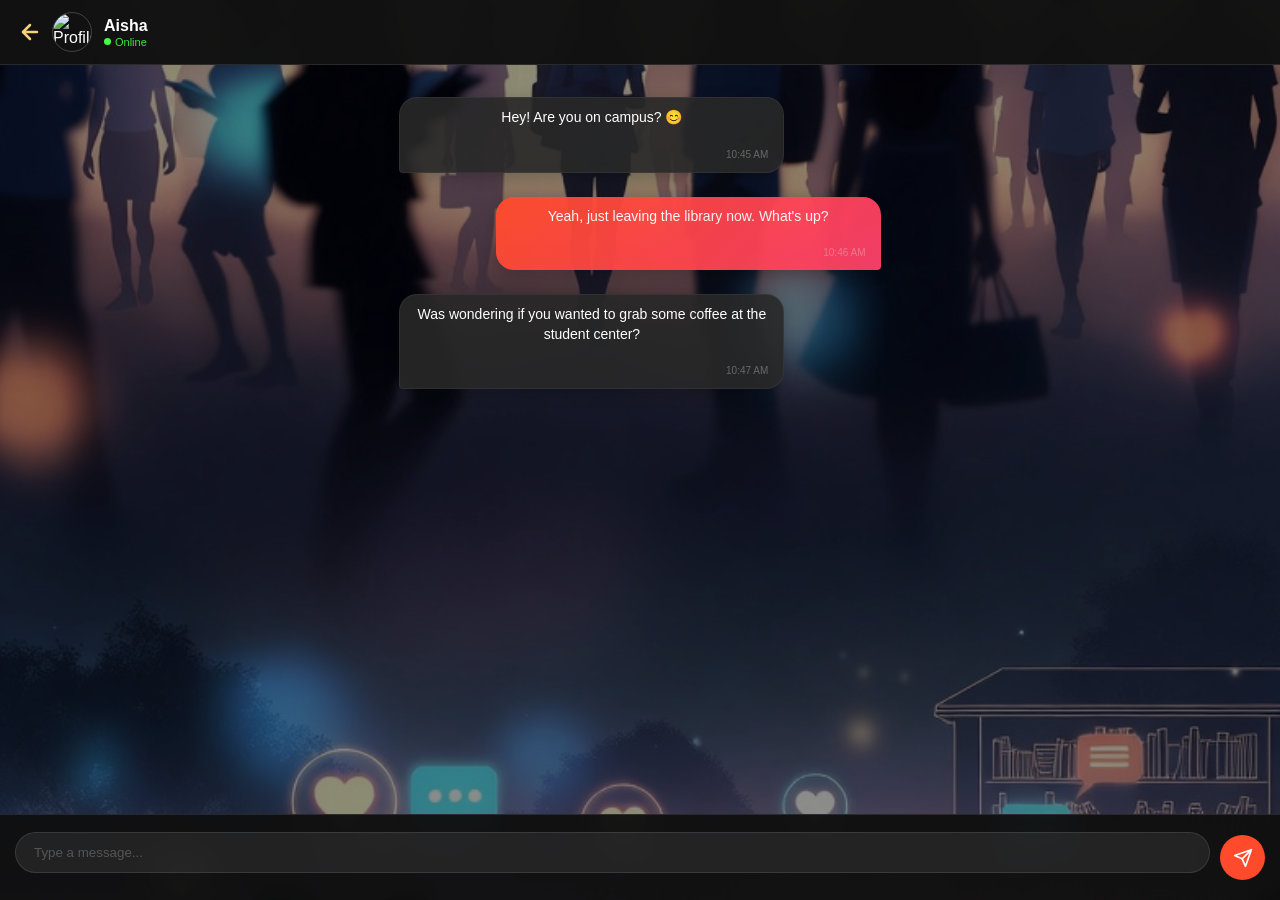
==== chat-room.html @ d25e5f70 "added chat room" ====
<!DOCTYPE html>
<html lang="en">
<head>
    <meta charset="UTF-8">
    <meta name="viewport" content="width=device-width, initial-scale=1.0">
    <title>Chat Room - Kabarak Konnect</title>
    <link rel="stylesheet" href="style.css">
</head>
<body class="chat-page">

    <div class="chat-header">
        <a href="messages.html" class="back-btn">
            <svg width="24" height="24" viewBox="0 0 24 24" fill="none" stroke="currentColor" stroke-width="2.5" stroke-linecap="round" stroke-linejoin="round"><line x1="19" y1="12" x2="5" y2="12"></line><polyline points="12 19 5 12 12 5"></polyline></svg>
        </a>
        <img src="aisha.jpg" class="header-img" alt="Profile">
        <div class="header-info">
            <h3>Aisha</h3>
            <div class="status-container">
                <span class="status-dot"></span>
                <span class="status-text">Online</span>
            </div>
        </div>
    </div>

    <div class="message-container">
        <div class="message incoming">
            <p>Hey! Are you on campus? 😊</p>
            <span class="msg-time">10:45 AM</span>
        </div>

        <div class="message outgoing">
            <p>Yeah, just leaving the library now. What's up?</p>
            <span class="msg-time">10:46 AM</span>
        </div>

        <div class="message incoming">
            <p>Was wondering if you wanted to grab some coffee at the student center?</p>
            <span class="msg-time">10:47 AM</span>
        </div>
    </div>

    <div class="chat-input-area">
        <input type="text" placeholder="Type a message..." class="chat-input">
        <button class="send-btn">
            <svg width="20" height="20" viewBox="0 0 24 24" fill="none" stroke="white" stroke-width="2" stroke-linecap="round" stroke-linejoin="round"><line x1="22" y1="2" x2="11" y2="13"></line><polygon points="22 2 15 22 11 13 2 9 22 2"></polygon></svg>
        </button>
    </div>

</body>
</html>
---- style.css ----
/* =========================
   KABARAK KONNECT THEME CSS
   ========================= */

/* General page setup */
body {
    margin: 0;
    padding: 0;
    font-family: Arial, sans-serif;
    background: linear-gradient(135deg, #3b0a0a, #7a0f1e);
    height: 100vh;
    display: flex;
    flex-direction: column;
    align-items: center;
    justify-content: center;
    color: #fff;
}

/* Headings */
h1 {
    margin-bottom: 5px;
    font-size: 2.2rem;
    text-align: center;
    color: #f5d27a;
}

/* Paragraphs */
p {
    margin-top: 0;
    margin-bottom: 20px;
    opacity: 0.9;
    text-align: center;
}

/* =========================
   FORM STYLING (LOGIN/SIGNUP)
   ========================= */

form {
    background: rgba(255, 255, 255, 0.12);
    padding: 25px;
    border-radius: 15px;
    backdrop-filter: blur(10px);
    width: 300px;
    box-shadow: 0 8px 25px rgba(0, 0, 0, 0.4);
    border: 1px solid rgba(245, 210, 122, 0.3);
}

/* Inputs */
input {
    width: 100%;
    padding: 10px;
    margin-top: 5px;
    margin-bottom: 15px;
    border: none;
    border-radius: 8px;
    outline: none;
}

/* Submit button */
button {
    width: 100%;
    padding: 10px;
    background: #f5d27a;
    border: none;
    border-radius: 8px;
    color: #3b0a0a;
    font-size: 1rem;
    cursor: pointer;
    transition: 0.3s ease;
    font-weight: bold;
}

button:hover {
    background: #ffe08a;
    transform: scale(1.03);
}

/* Links */
a {
    color: #f5d27a;
    font-weight: bold;
    text-decoration: none;
}

a:hover {
    text-decoration: underline;
}

/* =========================
   INDEX PAGE BUTTONS FIX
   ========================= */

.btn {
    display: inline-block;
    padding: 12px 20px;
    margin: 10px;
    background: #f5d27a;
    color: #3b0a0a;
    font-weight: bold;
    text-decoration: none;
    border-radius: 10px;
    transition: 0.3s ease;
    text-align: center;
}

.btn:hover {
    background: #ffe08a;
    transform: scale(1.05);
}

.btn.secondary {
    background: transparent;
    border: 2px solid #f5d27a;
    color: #f5d27a;
}

.btn.secondary:hover {
    background: #f5d27a;
    color: #3b0a0a;
}

/* =========================
   BACKGROUND IMAGE
   ========================= */

body {
    background: url("kabarak.jpg") no-repeat center center/cover;
    position: relative;
}

/* Dark overlay for readability */
.overlay {
    position: fixed;
    width: 100%;
    height: 100%;
    background: rgba(59, 10, 10, 0.6);
    top: 0;
    left: 0;
    z-index: 0;
}

/* Center container */
.container {
    position: relative;
    z-index: 1;
}

/* =========================
   CARD DESIGN (LIKE IMAGE)
   ========================= */

.card {
    background: #f5f0e6;
    padding: 25px;
    border-radius: 20px;
    width: 320px;
    text-align: center;
    box-shadow: 0 10px 30px rgba(0,0,0,0.4);
}

/* Logo text */
.logo {
    color: #7a0f1e;
    font-size: 1.8rem;
    margin-bottom: 10px;
}

/* Tagline */
.tagline {
    font-weight: bold;
    color: #333;
}

/* Subtext */
.subtext {
    font-size: 0.9rem;
    color: #555;
}

/* Buttons container */
.buttons {
    display: flex;
    flex-direction: column;
    gap: 10px;
    margin-top: 20px;
}

/* SIGNUP button */
.btn.signup {
    background: #7a0f1e;
    color: white;
    border-radius: 10px;
    padding: 12px;
}

/* LOGIN button */
.btn.login {
    background: transparent;
    border: 2px solid #7a0f1e;
    color: #7a0f1e;
    border-radius: 10px;
    padding: 12px;
}

/* Footer */
.footer {
    font-size: 0.7rem;
    margin-top: 15px;
    color: #555;
}
/* =========================
   FIX INPUT VISIBILITY
   ========================= */

input {
    background: #ffffff;
    color: #000;
    border: 1px solid #ccc;
}

/* Make placeholder text visible */
input::placeholder {
    color: #555;
}

/* Labels more visible */
label {
    color: #f5d27a;
    font-weight: bold;
}

/* Fix form contrast */
form {
    background: rgba(0, 0, 0, 0.5); /* darker instead of white glass */
}

/* Fix text inside forms */
form p {
    color: #fff;
}
/* =========================
   AUTH PAGES MATCH HOMEPAGE
   ========================= */

/* Same background as homepage */
body {
    background: url("kabarak.jpg") no-repeat center center/cover;
    position: relative;
}

/* Overlay for readability */
body::before {
    content: "";
    position: fixed;
    width: 100%;
    height: 100%;
    background: rgba(59, 10, 10, 0.6);
    top: 0;
    left: 0;
    z-index: 0;
}

/* Keep content above overlay */
.container {
    position: relative;
    z-index: 1;
      
  
}

/* Card (same as homepage) */
.card {
    background: #f5f0e6;
    padding: 25px;
    border-radius: 20px;
    width: 320px;
    text-align: center;
    box-shadow: 0 10px 30px rgba(0,0,0,0.4);
}

/* Fix form layout inside card */
form {
    background: transparent;
    box-shadow: none;
    padding: 0;
}

/* Inputs styled clean */
input {
    background: #fff;
    color: #000;
    border: 1px solid #ccc;
}

/* Button inside form */
button {
    background: #7a0f1e;
    color: white;
}

button:hover {
    background: #5c0b16;
}

/* Links */
.card a {
    color: #7a0f1e;
}
/* =========================
   REMOVE YELLOW ON AUTH PAGES
   ========================= */

/* Headings inside card */
.card h1 {
    color: #7a0f1e; /* maroon */
}

/* Labels */
label {
    color: #333; /* dark instead of gold */
}

/* Form text */
.card p {
    color: #555;
}

/* Links */
.card a {
    color: #7a0f1e;
}

/* Buttons */
button {
    background: #7a0f1e;
    color: white;
}

button:hover {
    background: #5c0b16;
}
body {
    background-image: url("kabarak.jpg");
    background-size: cover;        /* makes it fill screen */
    background-position: center;   /* centers image */
    background-repeat: no-repeat;  /* no tiling */
}

.photo-grid{
margin-bottom:20px;
}

.photo-note{
margin-bottom:10px;
font-size:14px;
}

.main-photo{
height:150px;
border:2px dashed maroon;
border-radius:20px;
display:flex;
justify-content:center;
align-items:center;
margin-bottom:12px;
font-weight:bold;
}

.small-grid{
display:grid;
grid-template-columns:1fr 1fr;
gap:10px;
}

.small-box{
height:75px;
border:2px dashed maroon;
border-radius:16px;
display:flex;
justify-content:center;
align-items:center;
font-size:28px;
font-weight:bold;
}

select,
textarea{
width:100%;
padding:14px;
margin-bottom:15px;
border-radius:12px;
border:1px solid #ccc;
}

textarea{
height:90px;
resize:none;
}
body {
  margin: 0;
  font-family: Arial;
  color: white;

  background-image: url("kabarak.jpg");
  background-size: cover;
  background-position: center;
  background-attachment: fixed;
}

/* dark overlay for readability */
body::before {
  content: "";
  position: fixed;
  inset: 0;
  background: rgba(0,0,0,0.55);
  z-index: -1;
}

.hint {
  text-align: center;
  margin-top: 15px;
  opacity: 0.8;
}

/* card */
.card {
  width: 320px;
  margin: 40px auto;
  padding: 18px;
  border-radius: 22px;

  background: rgba(255, 255, 255, 0.08);
  backdrop-filter: blur(18px);
  -webkit-backdrop-filter: blur(18px);

  border: 1px solid rgba(255, 255, 255, 0.15);
  text-align: center;
}

/* image */
.img-box {
  position: relative;
}

.card img {
  width: 100%;
  height: 340px;
  object-fit: cover;
  border-radius: 18px;
}

/* gradient overlay */
.img-overlay {
  position: absolute;
  inset: 0;
  background: linear-gradient(to top, rgba(0,0,0,0.6), transparent);
  border-radius: 18px;
}

/* online dot */
.online {
  position: absolute;
  bottom: 12px;
  right: 12px;
  width: 14px;
  height: 14px;
  background: limegreen;
  border-radius: 50%;
  border: 2px solid white;
}

h2 {
  margin: 10px 0 5px;
}

.meta {
  font-size: 13px;
  opacity: 0.8;
}

p {
  font-size: 14px;
  opacity: 0.9;
}

/* tags */
.tags span {
  display: inline-block;
  margin: 5px;
  padding: 4px 8px;
  background: rgba(255,255,255,0.1);
  border-radius: 10px;
  font-size: 12px;
}

/* actions */
.actions {
  display: flex;
  gap: 8px;
  margin-top: 15px;
}

.actions button {
  flex: 1;
  padding: 10px;
  border-radius: 12px;
  border: none;
  cursor: pointer;
  color: white;
  background: rgba(255,255,255,0.1);
  backdrop-filter: blur(10px);
}

.hi {
  border: 1px solid rgba(0,200,255,0.4);
}

.gif {
  border: 1px solid rgba(255,0,200,0.4);
}

.message {
  margin-top: 12px;
  width: 100%;
  padding: 10px;
  border-radius: 12px;
  border: none;
  background: rgba(0,0,0,0.3);
  color: white;
}
body {
  color: white;
}
.faded, .muted, .hint, .meta {
  color: rgba(255, 255, 255, 0.9) !important;
  opacity: 1 !important;
}
p, span {
  opacity: 1;
}
.card {
  width: 320px;
  margin: 40px auto;
  padding: 18px;
  border-radius: 22px;

  /* true glass (kept transparent, not dark) */
  background: rgba(255, 255, 255, 0.10);

  /* stronger blur for depth */
  backdrop-filter: blur(18px);
  -webkit-backdrop-filter: blur(18px);

  /* clearer edge so it doesn't blend into background */
  border: 1px solid rgba(255, 255, 255, 0.25);

  /* subtle depth without killing glass feel */
  box-shadow: 0 8px 25px rgba(0, 0, 0, 0.35);

  text-align: center;
}
.card h2 {
  text-shadow: 0 2px 8px rgba(0,0,0,0.4);
}

.card p, .card span {
  text-shadow: 0 1px 4px rgba(0,0,0,0.35);
}
body {
  margin: 0;
  font-family: Arial;

  background-image: url("kabarak.jpg");
  background-size: cover;
  background-position: center;
  background-attachment: fixed;

  color: white;
  position: relative;
}
body::before {
  content: "";
  position: fixed;
  inset: 0;

  /* THIS balances your image */
  background: rgba(0, 0, 0, 0.45);

  z-index: -1;
}
.card {
  background: rgba(255, 255, 255, 0.10);
  backdrop-filter: blur(18px);
  -webkit-backdrop-filter: blur(18px);

  border: 1px solid rgba(255, 255, 255, 0.25);
  box-shadow: 0 8px 25px rgba(0, 0, 0, 0.35);

  border-radius: 22px;
  padding: 18px;
}
/* =========================
   🔥 FINAL UI POLISH (PREMIUM LOOK)
   ========================= */

/* Fix sizing globally */
* {
    box-sizing: border-box;
}

/* Improve card (glass effect) */
.card {
    width: 90%;
    max-width: 340px;
    margin: 40px auto;
    padding: 20px;
    border-radius: 24px;

    background: rgba(255, 255, 255, 0.12);
    backdrop-filter: blur(20px);
    -webkit-backdrop-filter: blur(20px);

    border: 1px solid rgba(255, 255, 255, 0.25);

    box-shadow: 
        0 8px 25px rgba(0, 0, 0, 0.35),
        inset 0 1px 1px rgba(255,255,255,0.2);
}

/* Fix ALL inputs properly */
.card input,
.card select,
.card textarea {
    width: 100%;
    padding: 14px;
    margin-bottom: 14px;

    border-radius: 12px;
    border: none;
    outline: none;

    background: rgba(255, 255, 255, 0.9);
    color: #000;

    font-size: 14px;
}

/* Placeholder styling */
.card input::placeholder,
.card textarea::placeholder {
    color: #666;
}

/* Labels */
.card label {
    display: block;
    text-align: left;
    margin-bottom: 5px;
    font-size: 13px;
    color: rgba(255,255,255,0.85);
}

/* Button upgrade */
.card button {
    width: 100%;
    padding: 14px;
    border-radius: 14px;
    border: none;

    background: linear-gradient(135deg, #7a0f1e, #a3152b);
    color: white;

    font-size: 15px;
    font-weight: bold;
    cursor: pointer;

    transition: all 0.25s ease;
}

/* Button hover */
.card button:hover {
    transform: scale(1.03);
    box-shadow: 0 5px 15px rgba(0,0,0,0.3);
}

/* Button press effect */
.card button:active {
    transform: scale(0.97);
}

/* Smooth focus effect */
.card input:focus,
.card textarea:focus,
.card select:focus {
    box-shadow: 0 0 0 2px rgba(122, 15, 30, 0.4);
}

/* Better spacing for form */
.card form {
    display: flex;
    flex-direction: column;
}

/* Improve text readability inside card */
.card h1, 
.card h2 {
    text-shadow: 0 2px 10px rgba(0,0,0,0.4);
}

.card p {
    font-size: 14px;
    opacity: 0.9;
}

/* Smooth animation when page loads */
.card {
    animation: fadeIn 0.5s ease;
}

@keyframes fadeIn {
    from {
        opacity: 0;
        transform: translateY(15px);
    }
    to {
        opacity: 1;
        transform: translateY(0);
    }
}
/* =========================
   FIX CARD CENTERING ISSUE
   ========================= */

/* Make container properly center its content */
.container {
    display: flex;
    justify-content: center;
    align-items: center;
}

/* Fix card positioning */
.card {
    width: 100%;
    max-width: 320px;
    margin: 0 auto; /* 🔥 forces center horizontally */
}

/* Prevent overflow from anything inside */
.card * {
    max-width: 100%;
}
/* =========================
   🔥 PRECISION ALIGNMENT FIX
   ========================= */

/* Force strict boundaries inside card */
.card {
    overflow: hidden; /* prevents anything from leaking out */
}

/* Fix labels alignment perfectly */
.card label {
    display: block;
    width: 100%;
    padding: 0;
    margin: 8px 0 4px 0;
}

/* Fix inputs + textarea + select */
.card input,
.card select,
.card textarea {
    width: 100%;
    margin: 0 0 12px 0;
    padding: 12px;
}

/* Fix button EXACT alignment */
.card button {
    width: 100%;
    margin: 10px 0 0 0;
    padding: 12px;
}

/* Remove any accidental shifting */
.card form {
    width: 100%;
    margin: 0;
    padding: 0;
}
/* =========================
   🔥 COMPACT LOGIN FORM
   ========================= */

/* Reduce card height */
.card {
    padding: 16px; /* was bigger before */
    max-width: 300px; /* slightly tighter */
}

/* Reduce form spacing */
.card form {
    gap: 6px;
}

/* Tighten labels */
.card label {
    margin: 6px 0 2px 0;
    font-size: 12px;
}

/* Tighten inputs */
.card input {
    padding: 10px;
    margin-bottom: 8px;
    font-size: 14px;
}

/* Tighten button */
.card button {
    margin-top: 6px;
    padding: 11px;
    font-size: 14px;
}

/* Reduce paragraph spacing (like "Already have an account") */
.card p {
    margin: 8px 0;
    font-size: 13px;
}
/* =========================
   COMPACT FORM (LOGIN PAGE)
   ========================= */

.compact-form {
    padding: 20px; /* slightly smaller */
}

.compact-form input {
    margin-bottom: 10px; /* reduced from 15px */
    padding: 9px;
}

.compact-form label {
    font-size: 0.85rem;
    margin-bottom: 3px;
    display: block;
}

.compact-form button {
    margin-top: 10px;
}
/* FORCE compact spacing for login */
.compact-form input {
    margin-bottom: 8px !important;
}

.compact-form form {
    padding: 20px !important;
}
/* LOGIN FORM COMPACT FIX */
form.compact-form input {
    margin-bottom: 8px;
}

form.compact-form {
    padding: 20px;
}
/* COMPACT LOGIN FORM - REAL FIX */
form.compact-form {
    padding: 18px;
}

form.compact-form p {
    margin-bottom: 10px;
}

form.compact-form input {
    margin-bottom: 8px;
    padding: 8px;
}

form.compact-form label {
    font-size: 0.85rem;
    margin-bottom: 3px;
}

form.compact-form button {
    margin-top: 8px;
}
form.compact-form h1 {
    font-size: 1.8rem;
    margin-bottom: 5px;
}
/* =========================
   SIGNUP FORM - SLIGHTLY MORE SPACING
   ========================= */

form.signup-form {
    padding: 28px; /* was 25px */
}

form.signup-form input {
    margin-bottom: 18px; /* was 15px */
    padding: 11px;
}

form.signup-form p {
    margin-bottom: 25px; /* was 20px */
}

form.signup-form button {
    margin-top: 12px;
}
/* =========================
   DISCOVER PAGE STYLES
   ========================= */

.discover-card {
    width: 320px;
    border-radius: 20px;
    overflow: hidden;

    background: rgba(255, 255, 255, 0.12);
    backdrop-filter: blur(12px);
    border: 1px solid rgba(245, 210, 122, 0.3);

    box-shadow: 0 10px 30px rgba(0,0,0,0.4);

    position: relative;
    transition: transform 0.3s ease;
}

/* IMAGE */
.image-container {
    position: relative;
}

.image-container img {
    width: 100%;
    height: 280px;
    object-fit: cover;
}

/* NAME OVERLAY */
.overlay-info {
    position: absolute;
    bottom: 10px;
    left: 15px;
    color: white;
}

.overlay-info h2 {
    margin: 0;
    color: #f5d27a;
}

.overlay-info p {
    margin: 0;
    font-size: 0.85rem;
}

/* ONLINE DOT */
.online-dot {
    position: absolute;
    top: 15px;
    right: 15px;
    width: 12px;
    height: 12px;
    background: #00ff88;
    border-radius: 50%;
    box-shadow: 0 0 10px #00ff88;
}

/* DETAILS */
.details {
    padding: 15px;
}

.details p {
    font-size: 0.9rem;
    margin-bottom: 10px;
}

/* EXTRA TAGS */
.extra {
    display: flex;
    flex-wrap: wrap;
    gap: 8px;
}

.extra span {
    background: rgba(255,255,255,0.2);
    padding: 5px 10px;
    border-radius: 10px;
    font-size: 0.75rem;
}
/* =========================
   DISCOVER PAGE LAYOUT FIX
   ========================= */

/* Fix container stacking */
.container {
    display: flex;
    flex-direction: column;
    align-items: center;
}

/* Ensure headings sit on top */
.container h1,
.container p {
    text-align: center;
    width: 100%;
}

/* Add spacing between text and card */
.discover-card {
    margin-top: 10px;
}

/* Override body centering (important) */
body {
    justify-content: flex-start;
    padding-top: 40px;
}
/* =========================
   SWIPE FIX (LOCK PAGE)
   ========================= */

/* Stop sideways scrolling */
body {
    overflow-x: hidden;
}

/* Make sure the card handles all touch gestures */
.discover-card {
    touch-action: none; /* 🔥 key fix */
}
body{
overflow-x:hidden;
}

.subtitle{
text-align:center;
margin-bottom:25px;
color:white;
}

.discover-card{

width:320px;
border-radius:22px;
overflow:hidden;

background:rgba(255,255,255,.12);
backdrop-filter:blur(14px);

border:1px solid rgba(245,210,122,.3);

box-shadow:0 10px 30px rgba(0,0,0,.45);

touch-action:none;

transition:transform .3s ease;

margin-top:10px;
}

.image-container{
position:relative;
}

.image-container img{
width:100%;
height:280px;
object-fit:cover;
}

.online-dot{
position:absolute;
top:15px;
right:15px;

width:12px;
height:12px;

background:#00ff88;
border-radius:50%;
box-shadow:0 0 10px #00ff88;
}

.overlay-info{
position:absolute;
bottom:15px;
left:15px;
color:white;
}

.overlay-info h2{
color:#f5d27a;
margin:0;
}

.overlay-info p{
margin:0;
font-size:.85rem;
}

.details{
padding:15px;
}

.extra{
display:flex;
flex-wrap:wrap;
gap:8px;
}

.extra span{
background:rgba(255,255,255,.2);
padding:6px 10px;
border-radius:10px;
font-size:.75rem;
}
/* =========================
   🔥 FORCE CENTER ALL PANELS
   ========================= */

body {
    display: flex;
    justify-content: center;
    align-items: center;
    min-height: 100vh;
}

/* Ensure container fills screen properly */
.container {
    width: 100%;
    display: flex;
    justify-content: center;
    align-items: center;
}

/* Optional: prevent vertical stacking issues */
.card {
    margin: 0 auto;
}
/* 🔥 MAKE DISCOVER CARD WIDER */
.discover-card {
    width: 95% !important;     /* almost full screen */
    max-width: 420px !important; /* keeps it clean on larger screens */
}

/* Make image scale with new width */
.image-container img {
    height: 60vh !important; /* makes image fill most of screen */
}
/* 🔥 ACTION BUTTONS */
.actions {
    display: flex;
    gap: 10px;
    margin-top: 10px;
}

.message-btn, .gif-btn {
    flex: 1;
    padding: 10px;
    border-radius: 12px;
    border: none;

    font-size: 14px;
    font-weight: bold;
    color: white;

    cursor: pointer;
}

/* button styles */
.message-btn {
    background: linear-gradient(135deg, #00c6ff, #0072ff);
}

.gif-btn {
    background: rgba(255,255,255,0.2);
}


/* 🔥 BOTTOM NAV BAR */
.bottom-nav {
    position: fixed;
    bottom: 0;
    left: 0;
    width: 100%;

    display: flex;
    justify-content: space-around;
    padding: 12px 0;

    background: rgba(0,0,0,0.6);
    backdrop-filter: blur(10px);
}

.bottom-nav button {
    background: none;
    border: none;
    color: white;
    font-size: 22px;
    cursor: pointer;
}
/* 1. Add padding to the body so the card doesn't hide behind the nav */
body {
    padding-bottom: 100px; 
    display: flex;
    flex-direction: column;
    align-items: center;
}

/* 2. Style the navigation bar to be fixed and clear */
.bottom-nav {
    position: fixed;
    bottom: 0;
    left: 0;
    width: 100%;
    height: 70px;
    background: rgba(0, 0, 0, 0.9); /* Darker for better contrast */
    backdrop-filter: blur(10px);
    display: flex;
    justify-content: space-around;
    align-items: center;
    border-top: 1px solid rgba(255, 255, 255, 0.1);
    z-index: 1000;
}

/* 3. Style the buttons and the "Active" state */
.nav-btn {
    background: none;
    border: none;
    font-size: 24px;
    cursor: pointer;
    opacity: 0.5; /* Dim inactive buttons */
    transition: 0.3s;
}

.nav-btn.active {
    opacity: 1;
    transform: scale(1.2); /* Makes the fire icon stand out */
    filter: drop-shadow(0 0 8px #ff4b2b); /* Subtle glow */
}

/* 4. Ensure the card stays big */
.discover-card {
    width: 90%;
    max-width: 400px;
    height: 75vh; /* Occupation of 75% of screen height */
    margin: 20px auto;
}
.discover-card {
    display: flex;
    flex-direction: column;
    overflow: hidden; /* Keeps everything inside the rounded corners */
}

.details {
    flex-grow: 1; /* Allows the details area to take up remaining space */
    display: flex;
    flex-direction: column;
    justify-content: space-between; /* Spreads content so buttons stay at the bottom */
    padding: 12px;
}
.actions {
    display: flex;
    gap: 10px;
    margin-top: 10px;
    width: 100%;
}

.actions button {
    flex: 1; /* Makes both buttons equal width */
    padding: 10px;
    border-radius: 12px;
    border: none;
    font-weight: bold;
    cursor: pointer;
}

.message-btn {
    background: #ff4b2b;
    color: white;
}

.gif-btn {
    background: #f0f0f0;
    color: #333;
}
/* =========================================
   🔥 DISCOVER PAGE LAYOUT FIXES
   ========================================= */

/* 1. Add space at the bottom of the page so the card doesn't hide behind the nav */
body {
    padding-bottom: 100px !important;
    height: auto !important; 
    min-height: 100vh;
}

/* 2. Fix card height and internal distribution */
.discover-card {
    height: 75vh !important; /* Keeps the card big */
    display: flex !important;
    flex-direction: column !important;
    justify-content: space-between !important;
}

/* 3. Cap the image height so it leaves room for buttons */
.image-container {
    height: 60% !important; 
    width: 100% !important;
}

/* 4. Ensure the details area and buttons are visible */
.details {
    height: 40% !important;
    background: white !important;
    color: #333 !important;
    padding: 15px !important;
    display: flex !important;
    flex-direction: column !important;
    justify-content: space-between !important; /* Pushes buttons to the very bottom */
}

/* 5. Force buttons to display side-by-side at the bottom */
.actions {
    display: flex !important;
    gap: 10px !important;
    width: 100% !important;
    margin-top: auto !important;
}

.message-btn, .gif-btn {
    flex: 1 !important;
    padding: 12px !important;
    border-radius: 12px !important;
    text-align: center !important;
}

/* 6. Navigation Active State */
.nav-btn.active {
    color: #ff4b2b !important;
    opacity: 1 !important;
    transform: scale(1.2) !important;
    filter: drop-shadow(0 0 8px #ff4b2b) !important;
}
/* ============ THE "FINAL FIX" ============ */

/* 1. Reset the body so it doesn't squash the card */
body {
    height: auto !important;
    min-height: 100vh !important;
    padding-bottom: 100px !important; /* Space for nav bar */
    display: block !important; /* Allows scrolling if card is long */
}

/* 2. Make the card flexible (Removes the squashing) */
.discover-card {
    height: auto !important; /* Let it grow to fit buttons */
    min-height: 550px !important; 
    margin: 20px auto !important;
    display: flex !important;
    flex-direction: column !important;
    background: white !important;
}

/* 3. Fix the image height so it doesn't take over the whole card */
.image-container {
    height: 380px !important; /* Fixed height for image */
    width: 100% !important;
}

/* 4. Ensure details area is visible and buttons are at the bottom */
.details {
    padding: 20px !important;
    color: #333 !important;
    display: flex !important;
    flex-direction: column !important;
    gap: 10px !important;
}

/* 5. Force buttons to be side-by-side */
.actions {
    display: flex !important;
    gap: 10px !important;
    width: 100% !important;
    margin-top: 15px !important;
}

.message-btn, .gif-btn {
    flex: 1 !important;
    padding: 15px !important;
    border-radius: 12px !important;
    font-weight: bold !important;
    text-align: center !important;
}

/* 6. Fix Navigation Bar Active State */
.nav-btn.active {
    color: #ff4b2b !important;
    opacity: 1 !important;
    transform: scale(1.2) !important;
}
/* ============ 💎 GLASS MORPHISM RESTORED ============ */

/* 1. Body setup to allow scrolling and prevent squashing */
body {
    height: auto !important;
    min-height: 100vh !important;
    padding-bottom: 110px !important; 
    display: flex !important;
    flex-direction: column !important;
    align-items: center !important;
    justify-content: flex-start !important;
}

/* 2. The Glass Card */
.discover-card {
    background: rgba(255, 255, 255, 0.1) !important; /* Semi-transparent */
    backdrop-filter: blur(15px) !important; /* Frosted glass effect */
    -webkit-backdrop-filter: blur(15px) !important;
    border: 1px solid rgba(255, 255, 255, 0.2) !important;
    border-radius: 25px !important;
    width: 92% !important;
    max-width: 400px !important;
    height: auto !important;
    min-height: 580px !important;
    margin: 20px auto !important;
    box-shadow: 0 8px 32px 0 rgba(0, 0, 0, 0.37) !important;
    overflow: hidden !important;
}

/* 3. Image Container (The top part of the glass) */
.image-container {
    height: 380px !important;
    width: 100% !important;
    position: relative !important;
}

#profileImage {
    width: 100% !important;
    height: 100% !important;
    object-fit: cover !important;
}

/* 4. Details Section (Text and Tags) */
.details {
    padding: 20px !important;
    color: white !important; /* White text looks better on glass */
    display: flex !important;
    flex-direction: column !important;
    gap: 8px !important;
}

.details #bio {
    color: rgba(255, 255, 255, 0.9) !important;
    text-align: left !important;
}

/* 5. Buttons at the bottom */
.actions {
    display: flex !important;
    gap: 12px !important;
    width: 100% !important;
    margin-top: 15px !important;
}

.message-btn {
    background: #ff4b2b !important; /* Keep your brand red */
    color: white !important;
    border: none !important;
    flex: 1 !important;
    padding: 14px !important;
    border-radius: 12px !important;
    font-weight: bold !important;
}

.gif-btn {
    background: rgba(255, 255, 255, 0.2) !important; /* Glassy button */
    color: white !important;
    border: 1px solid rgba(255, 255, 255, 0.3) !important;
    flex: 1 !important;
    padding: 14px !important;
    border-radius: 12px !important;
    font-weight: bold !important;
}

/* 6. Active 🔥 Button Glow */
.nav-btn.active {
    color: #ff4b2b !important;
    opacity: 1 !important;
    transform: scale(1.2) !important;
    filter: drop-shadow(0 0 10px #ff4b2b) !important;
}
/* ============ 💎 FULL CARD GLASS MORPHISM ============ */

/* 1. Body adjustment to prevent overlap */
body {
    height: auto !important;
    min-height: 100vh !important;
    padding-bottom: 120px !important; 
    display: flex !important;
    flex-direction: column !important;
    align-items: center !important;
}

/* 2. The Glass Card - Transparent & Blurred */
.discover-card {
    background: rgba(255, 255, 255, 0.1) !important; /* See-through base */
    backdrop-filter: blur(20px) !important; /* Strong frosted effect */
    -webkit-backdrop-filter: blur(20px) !important;
    border: 1px solid rgba(255, 255, 255, 0.2) !important;
    border-radius: 30px !important;
    width: 92% !important;
    max-width: 400px !important;
    height: auto !important;
    min-height: 600px !important;
    margin: 20px auto !important;
    display: flex !important;
    flex-direction: column !important;
    overflow: hidden !important;
    box-shadow: 0 15px 35px rgba(0, 0, 0, 0.4) !important;
}

/* 3. Image Container (Made slightly shorter to show more glass) */
.image-container {
    height: 350px !important;
    width: 100% !important;
    position: relative !important;
    background: transparent !important; /* Ensure image area is also glass */
}

#profileImage {
    width: 100% !important;
    height: 100% !important;
    object-fit: cover !important;
    /* Optional: creates a soft fade from image to glass */
    mask-image: linear-gradient(to bottom, black 85%, transparent 100%);
    -webkit-mask-image: linear-gradient(to bottom, black 85%, transparent 100%);
}

/* 4. Details Section */
.details {
    background: transparent !important; /* Keep it glass */
    padding: 20px !important;
    color: #fff !important;
    display: flex !important;
    flex-direction: column !important;
    flex-grow: 1 !important;
}

#bio {
    color: rgba(255, 255, 255, 0.9) !important;
    font-size: 15px !important;
    margin-bottom: 10px !important;
}

/* 5. Buttons Styling */
.actions {
    display: flex !important;
    gap: 12px !important;
    margin-top: auto !important; /* Always pins buttons to the very bottom */
    padding-top: 15px !important;
}

.message-btn {
    background: #ff4b2b !important;
    color: white !important;
    border: none !important;
    flex: 1 !important;
    padding: 14px !important;
    border-radius: 15px !important;
    font-weight: bold !important;
}

.gif-btn {
    background: rgba(255, 255, 255, 0.15) !important;
    color: white !important;
    border: 1px solid rgba(255, 255, 255, 0.3) !important;
    flex: 1 !important;
    padding: 14px !important;
    border-radius: 15px !important;
    font-weight: bold !important;
}

/* 6. Navigation Bar Glow */
.nav-btn.active {
    color: #ff4b2b !important;
    opacity: 1 !important;
    transform: scale(1.2) !important;
    filter: drop-shadow(0 0 12px #ff4b2b) !important;
}
/* ============ 📖 DYNAMIC BIO & SPACING FIX ============ */

/* 1. Allow the card to grow for long content */
.discover-card {
    height: auto !important;
    min-height: 620px !important; /* Ensures it still looks "Big" */
    display: flex !important;
    flex-direction: column !important;
}

/* 2. Set a fixed height for the image so it doesn't shrink */
.image-container {
    height: 340px !important; 
    flex-shrink: 0 !important; /* Prevents image from squashing when bio is long */
}

/* 3. Make the details area flexible */
.details {
    flex-grow: 1 !important;
    display: flex !important;
    flex-direction: column !important;
    padding: 20px !important;
    gap: 15px !important; /* Adds natural breathing room between sections */
}

/* 4. The Bio Section - Expanded Space */
#bio {
    font-size: 15px !important;
    line-height: 1.5 !important;
    color: rgba(255, 255, 255, 0.95) !important;
    margin: 0 !important;
    min-height: 40px !important; /* Ensures at least 2 lines of space */
}

/* 5. Move Hobbies (Extra) Down */
.extra {
    margin-top: 5px !important; /* Pushes tags away from the bio */
    display: flex !important;
    flex-wrap: wrap !important;
    gap: 8px !important;
}

.extra span {
    background: rgba(255, 255, 255, 0.15) !important;
    padding: 6px 12px !important;
    border-radius: 20px !important;
    font-size: 12px !important;
    border: 1px solid rgba(255, 255, 255, 0.1) !important;
}

/* 6. Push Buttons to the absolute bottom */
.actions {
    margin-top: auto !important; /* Acts like a spring to push buttons down */
    padding-top: 10px !important;
}
/* ============ 📍 HOBBIES POSITIONING FIX ============ */

/* 1. Reset the details flex behavior */
.details {
    display: flex !important;
    flex-direction: column !important;
    justify-content: flex-start !important; /* Stack from top */
    gap: 10px !important;
    min-height: 250px !important; /* Ensures space to move items within */
}

/* 2. The Bio stays at the top */
#bio {
    margin-bottom: 10px !important;
}

/* 3. The "Spring" - This pushes the hobbies and buttons DOWN */
.extra {
    margin-top: auto !important; /* Pushes the tags container to the bottom area */
    margin-bottom: 15px !important; /* Space between tags and buttons */
    display: flex !important;
    flex-wrap: wrap !important;
    gap: 8px !important;
}

/* 4. Ensure buttons stay pinned at the very bottom */
.actions {
    margin-top: 0 !important; /* Resets previous spring logic */
    width: 100% !important;
    padding-bottom: 5px !important;
}

/* 5. Tag styling for better visibility on glass */
.extra span {
    background: rgba(255, 255, 255, 0.2) !important;
    border: 1px solid rgba(255, 255, 255, 0.3) !important;
    padding: 6px 12px !important;
    font-size: 11px !important;
    text-transform: uppercase !important;
    letter-spacing: 0.5px !important;
}

/* ============ 🎯 PERFECT CENTERING & KEYBOARD FIX ============ */

/* 1. Use min-height instead of height to allow shifting */
body {
    margin: 0;
    padding: 0;
    display: flex !important;
    flex-direction: column !important;
    align-items: center !important;
    justify-content: center !important; /* Forces vertical centering */
    min-height: 100vh !important; /* Important for keyboard shift */
    background: url("kabarak.jpg") no-repeat center center/cover fixed !important;
}

/* 2. The main container should expand to fill the body */
.container {
    width: 100%;
    display: flex !important;
    justify-content: center !important;
    align-items: center !important;
    flex-direction: column !important;
    flex-grow: 1 !important; /* Takes up all space to keep card centered */
    padding: 20px;
}

/* 3. The Card Panel */
.card {
    width: 90% !important;
    max-width: 320px !important;
    background: rgba(255, 255, 255, 0.12) !important;
    backdrop-filter: blur(20px) !important;
    border-radius: 22px !important;
    border: 1px solid rgba(255, 255, 255, 0.2) !important;
    padding: 25px !important;
    box-shadow: 0 10px 30px rgba(0,0,0,0.4) !important;
    
    /* This ensures it stays centered and doesn't fly to the top */
    margin: auto !important; 
}

/* 4. Mobile Keyboard Hack */
@media screen and (max-height: 500px) {
    body {
        justify-content: flex-start !important; /* Moves content up when height is small (keyboard open) */
        padding-top: 20px !important;
    }
    
    .card {
        margin-top: 10px !important;
    }
}
/* ============ 🎯 VERTICAL CENTERING MASTER FIX ============ */

/* 1. Force the body to be a full-screen flexbox */
html, body {
    height: 100% !important;
    margin: 0 !important;
    padding: 0 !important;
}

body {
    display: flex !important;
    flex-direction: column !important;
    align-items: center !important;
    justify-content: center !important; /* This is what centers vertically */
    background-attachment: fixed !important;
}

/* 2. Fix the container to stay in the middle */
.container {
    display: flex !important;
    flex-direction: column !important;
    justify-content: center !important;
    align-items: center !important;
    width: 100% !important;
    flex-grow: 1 !important; /* Fills the body to allow centering */
    z-index: 1;
}

/* 3. Ensure the card doesn't have top margins pulling it up */
.card {
    margin: 0 auto !important; /* Centers it horizontally and resets top push */
    position: relative !important;
}

/* 4. Keyboard handling: Only move to top if screen is tiny */
@media screen and (max-height: 550px) {
    body {
        justify-content: flex-start !important;
        padding-top: 30px !important;
    }
}
/* ============ 🎯 DISCOVER PAGE ONLY (PUSH UP) ============ */

/* Only shifts the body if it has the .discover-page class */
body.discover-page {
    justify-content: flex-start !important; 
    padding-top: 30px !important;
    padding-bottom: 120px !important; 
    height: auto !important;
    min-height: 100vh !important;
}

/* Specifically tightens the headers on the discover page */
.discover-page h1 {
    margin-top: 0 !important;
    margin-bottom: 5px !important;
}

.discover-page .subtitle {
    margin-bottom: 15px !important;
}

/* Moves the card up specifically on this page */
.discover-page .discover-card {
    margin-top: 5px !important;
    margin-bottom: 30px !important;
}
/* ============ 🔘 4-BUTTON NAVIGATION FIX ============ */

.bottom-nav {
    display: flex !important;
    justify-content: space-between !important; /* Maximizes space for 4 items */
    padding: 0 10px !important; /* Adds a little edge room */
    align-items: center !important;
    position: fixed !important;
    bottom: 0 !important;
    width: 100% !important;
    height: 70px !important; /* Slightly shorter for a sleeker look */
    background: rgba(0, 0, 0, 0.9) !important;
    backdrop-filter: blur(20px) !important;
    z-index: 3000 !important;
    border-top: 1px solid rgba(255, 255, 255, 0.1) !important;
}

.nav-btn {
    text-decoration: none !important;
    color: rgba(255, 255, 255, 0.5) !important;
    text-align: center !important;
    flex: 1 !important;
    display: flex !important;
    flex-direction: column !important;
    align-items: center !important;
}

.nav-btn span {
    font-size: 18px !important; /* Sized down slightly to fit 4 buttons */
    margin-bottom: 2px !important;
}

.nav-btn p {
    font-size: 9px !important; /* Smaller text for 4-column layout */
    margin: 0 !important;
    text-transform: uppercase !important;
    font-weight: 600 !important;
}

.nav-btn.active {
    color: #ff4b2b !important;
}
/* ============ ↔️ SWIPE INDICATOR TEXT ============ */

.swipe-indicator {
    display: flex !important;
    justify-content: space-between !important;
    width: 90% !important;
    max-width: 320px !important;
    margin: 10px auto !important; /* Spaces it between card and nav */
    padding: 0 5px !important;
    font-size: 11px !important;
    color: rgba(255, 255, 255, 0.6) !important;
    text-transform: uppercase !important;
    letter-spacing: 0.5px !important;
    font-weight: 600 !important;
    pointer-events: none !important; /* Makes sure it doesn't interfere with clicks */
}

/* Optional: Subtle glow to make the arrows pop */
.swipe-indicator span {
    text-shadow: 0 0 5px rgba(0, 0, 0, 0.5) !important;
}

/* Adjusting Discover page padding to accommodate the new text line */
body.discover-page {
    padding-bottom: 140px !important; /* Slightly more room for indicator + nav */
}

/* PAGE */
body{
background:url("kabarak.jpg") no-repeat center center/cover;
min-height:100vh;
margin:0;
color:white;
font-family:Arial,sans-serif;
}

/* HEADER */
h1{
margin:20px 20px 10px;
color:#f5d27a;
font-size:28px;
}

/* CHAT LIST */
.chat-list{
width:100%;
padding:0 12px 20px;
}

/* EACH ROW (less bulky than big glass panels) */
.chat-item{
display:flex;
align-items:center;
gap:12px;

padding:12px 14px;
margin-bottom:8px;

text-decoration:none;
color:white;

background:rgba(255,255,255,.06);
backdrop-filter:blur(10px);

border-radius:14px;   /* smaller */
}

/* AVATAR */
.chat-item img{
width:52px;
height:52px;
border-radius:50%;
object-fit:cover;
flex-shrink:0;
}

/* MIDDLE TEXT */
.chat-info{
flex:1;
min-width:0;
}

.chat-info h3{
margin:0 0 4px;
font-size:16px;
color:#f5d27a;
}

.chat-info p{
margin:0;
font-size:13px;
opacity:.85;

/* makes long text truncate like WhatsApp */
white-space:nowrap;
overflow:hidden;
text-overflow:ellipsis;
}

/* RIGHT SIDE (time + online) */
.chat-meta{
display:flex;
flex-direction:column;
align-items:flex-end;
gap:6px;
}

.chat-time{
font-size:11px;
opacity:.75;
}

.online-dot{
width:9px;
height:9px;
background:#00ff88;
border-radius:50%;
}
/* ONLY MESSAGES PAGE */
.messages-page{
margin:0;
padding-top:20px;

background:url("kabarak.jpg") no-repeat center center/cover;
min-height:100vh;

display:block !important;
justify-content:unset !important;
align-items:unset !important;

color:white;
font-family:Arial,sans-serif;
}

/* top-aligned list */
.messages-page .chat-list{
width:100%;
max-width:100%;
margin:0;
padding:0 12px 20px;
}

/* slim whatsapp-like rows */
.messages-page .chat-item{
display:flex;
align-items:center;
gap:12px;

padding:12px 14px;
margin-bottom:8px;

text-decoration:none;
color:white;

background:rgba(255,255,255,.06);
backdrop-filter:blur(10px);

border-radius:14px;
}

.messages-page .chat-item img{
width:52px;
height:52px;
border-radius:50%;
object-fit:cover;
}

.messages-page h1{
margin:20px;
font-size:28px;
color:#f5d27a;
}
/* ============ 💬 MESSAGES PAGE & 4-BUTTON NAV ============ */

/* 1. Page Layout */
.messages-page {
    justify-content: flex-start !important;
    padding-top: 20px !important;
    padding-bottom: 100px !important; /* Space for Nav Bar */
    height: auto !important;
    min-height: 100vh !important;
}

/* 2. Chat Item Container */
.chat-list {
    width: 90% !important;
    max-width: 400px !important;
    margin: 20px auto !important;
}

.chat-item {
    display: flex !important;
    align-items: center !important;
    background: rgba(255, 255, 255, 0.1) !important;
    backdrop-filter: blur(15px) !important;
    padding: 15px !important;
    border-radius: 18px !important;
    margin-bottom: 12px !important;
    text-decoration: none !important;
    border: 1px solid rgba(255, 255, 255, 0.1) !important;
    position: relative !important;
}

.chat-img {
    width: 55px !important;
    height: 55px !important;
    border-radius: 50% !important;
    object-fit: cover !important;
    margin-right: 15px !important;
    border: 2px solid #ff4b2b !important;
}

/* 3. Stacking Name Top / Message Bottom */
.chat-info {
    display: flex !important;
    flex-direction: column !important;
    flex-grow: 1 !important;
}

.chat-header {
    display: flex !important;
    justify-content: space-between !important;
    align-items: center !important;
    width: 100% !important;
}

.chat-header h3 {
    margin: 0 !important;
    font-size: 16px !important;
    color: #f5d27a !important;
}

.chat-time {
    font-size: 11px !important;
    color: rgba(255, 255, 255, 0.4) !important;
}

.chat-info p {
    margin: 4px 0 0 0 !important;
    font-size: 13px !important;
    color: rgba(255, 255, 255, 0.7) !important;
    text-align: left !important;
    white-space: nowrap !important;
    overflow: hidden !important;
    text-overflow: ellipsis !important;
    max-width: 180px !important;
}

/* 4. 4-Button Navigation Bar */
.bottom-nav {
    display: flex !important;
    justify-content: space-between !important;
    padding: 0 10px !important;
    align-items: center !important;
    position: fixed !important;
    bottom: 0 !important;
    width: 100% !important;
    height: 75px !important;
    background: rgba(0, 0, 0, 0.9) !important;
    backdrop-filter: blur(20px) !important;
    z-index: 3000 !important;
    border-top: 1px solid rgba(255, 255, 255, 0.1) !important;
}

.nav-btn {
    text-decoration: none !important;
    color: rgba(255, 255, 255, 0.5) !important;
    flex: 1 !important;
    display: flex !important;
    flex-direction: column !important;
    align-items: center !important;
}

.nav-btn span {
    font-size: 18px !important;
}

.nav-btn p {
    font-size: 9px !important;
    margin-top: 4px !important;
    text-transform: uppercase !important;
}

.nav-btn.active {
    color: #ff4b2b !important;
}

/* Online Indicator */
.online-dot {
    width: 12px;
    height: 12px;
    background: #44ff44;
    border-radius: 50%;
    position: absolute;
    right: 15px;
    top: 15px;
    border: 2px solid #1a1a1a;
}
/* ============ 💬 WHATSAPP-STYLE MESSAGES PAGE ============ */

.messages-page {
    display: block !important; /* Changed from flex to block to allow natural scrolling */
    height: auto !important;
    min-height: 100vh !important;
    padding-bottom: 100px !important; /* Space for the nav bar */
    overflow-y: auto !important; /* Enables scrolling */
    background-attachment: fixed !important;
}

.chat-list {
    width: 95% !important; /* Makes the panels wider like WhatsApp */
    max-width: 500px !important;
    margin: 10px auto !important;
    display: flex;
    flex-direction: column;
}

.chat-item {
    display: flex !important;
    align-items: center !important;
    background: rgba(255, 255, 255, 0.08) !important; /* Subtle glass look */
    backdrop-filter: blur(10px) !important;
    padding: 12px 15px !important;
    margin-bottom: 8px !important; /* Tighter spacing between chats */
    text-decoration: none !important;
    border-bottom: 1px solid rgba(255, 255, 255, 0.05) !important; /* Divider line */
    transition: background 0.3s;
}

.chat-item:active {
    background: rgba(255, 255, 255, 0.15) !important; /* Feedback when tapped */
}

.chat-img {
    width: 55px !important;
    height: 55px !important;
    border-radius: 50% !important;
    object-fit: cover !important;
    margin-right: 15px !important;
    flex-shrink: 0 !important; /* Prevents image from squishing */
}

.chat-info {
    flex-grow: 1 !important;
    display: flex !important;
    flex-direction: column !important;
    overflow: hidden !important; /* Keeps text inside the panel */
}

.chat-header {
    display: flex !important;
    justify-content: space-between !important;
    align-items: baseline !important;
    width: 100% !important;
}

.chat-header h3 {
    margin: 0 !important;
    font-size: 17px !important;
    color: #f5d27a !important;
    font-weight: 600 !important;
}

.chat-time {
    font-size: 12px !important;
    color: rgba(255, 255, 255, 0.5) !important;
}

.chat-info p {
    margin: 4px 0 0 0 !important;
    font-size: 14px !important;
    color: rgba(255, 255, 255, 0.6) !important;
    text-align: left !important;
    /* The WhatsApp "Single Line" Preview */
    white-space: nowrap !important;
    overflow: hidden !important;
    text-overflow: ellipsis !important; 
    width: 100% !important;
}
/* ============ 💬 FULL-WIDTH MESSAGES (WHATSAPP STYLE) ============ */

.messages-page {
    display: block !important;
    width: 100% !important;
    margin: 0 !important;
    padding: 0 !important;
    overflow-x: hidden !important; /* Prevents side-scrolling */
}

.chat-list {
    width: 100% !important; /* Forces it to touch both edges */
    max-width: none !important; /* Removes the 400px limit */
    margin: 10px 0 !important;
    display: flex;
    flex-direction: column;
}

.chat-item {
    display: flex !important;
    align-items: center !important;
    width: 100% !important; /* Stretches panel to full screen width */
    background: rgba(255, 255, 255, 0.05) !important;
    backdrop-filter: blur(10px) !important;
    padding: 15px 20px !important; /* Extra horizontal padding for the text */
    margin-bottom: 0 !important; /* Removes gap between cards */
    text-decoration: none !important;
    box-sizing: border-box !important;
    
    /* WhatsApp separator line */
    border-bottom: 1px solid rgba(255, 255, 255, 0.1) !important;
}

.chat-item:active {
    background: rgba(255, 255, 255, 0.15) !important;
}

.chat-img {
    width: 60px !important;
    height: 60px !important;
    border-radius: 50% !important;
    margin-right: 15px !important;
    flex-shrink: 0 !important;
}

.chat-info {
    flex-grow: 1 !important;
    overflow: hidden !important;
}

.chat-header {
    display: flex !important;
    justify-content: space-between !important;
    align-items: center !important;
}

.chat-info p {
    margin: 5px 0 0 0 !important;
    font-size: 14px !important;
    color: rgba(255, 255, 255, 0.6) !important;
    /* Keeps preview as one clean line */
    white-space: nowrap !important;
    overflow: hidden !important;
    text-overflow: ellipsis !important;
    width: 100% !important;
}
/* ============ 💬 SLENDER & FULL-WIDTH MESSAGES ============ */

.messages-page {
    display: block !important;
    width: 100% !important;
    padding-bottom: 100px !important;
    overflow-x: hidden !important;
}

.chat-list {
    width: 100% !important;
    margin: 10px 0 !important;
    display: flex !important;
    flex-direction: column !important;
}

.chat-item {
    display: flex !important;
    align-items: center !important;
    width: 100% !important;
    background: rgba(255, 255, 255, 0.06) !important;
    backdrop-filter: blur(10px) !important;
    
    /* SLENDER HEIGHT: Lowered vertical padding */
    padding: 8px 15px !important; 
    
    /* SPACE BETWEEN: Small gap between slender bars */
    margin-bottom: 4px !important; 
    
    text-decoration: none !important;
    box-sizing: border-box !important;
    border-bottom: 1px solid rgba(255, 255, 255, 0.05) !important;
}

.chat-img {
    /* SLENDER IMAGE: Smaller size to fit the thinner bar */
    width: 45px !important;
    height: 45px !important;
    border-radius: 50% !important;
    margin-right: 12px !important;
    flex-shrink: 0 !important;
    border: 1.5px solid #ff4b2b !important;
}

.chat-info {
    flex-grow: 1 !important;
    overflow: hidden !important;
}

.chat-header {
    display: flex !important;
    justify-content: space-between !important;
    align-items: center !important;
}

.chat-header h3 {
    margin: 0 !important;
    font-size: 15px !important; /* Slightly smaller for the slender look */
    color: #f5d27a !important;
}

.chat-time {
    font-size: 11px !important;
    color: rgba(255, 255, 255, 0.4) !important;
}

.chat-info p {
    margin: 2px 0 0 0 !important;
    font-size: 12.5px !important;
    color: rgba(255, 255, 255, 0.6) !important;
    white-space: nowrap !important;
    overflow: hidden !important;
    text-overflow: ellipsis !important;
}

/* Online Dot - Adjusted for slender height */
.online-dot {
    width: 9px;
    height: 9px;
    background: #44ff44;
    border-radius: 50%;
    position: absolute;
    right: 10px;
    top: 50%;
    transform: translateY(-50%);
    border: 1px solid #1a1a1a;
}
/* Chat Room Layout */
.message-container {
    display: flex;
    flex-direction: column;
    padding: 80px 15px 100px; /* Space for fixed header/footer */
    overflow-y: auto;
    height: 100vh;
}

.message {
    max-width: 75%;
    padding: 10px 15px;
    border-radius: 18px;
    margin-bottom: 10px;
    font-size: 14px;
    position: relative;
}

/* Their Message */
.incoming {
    align-self: flex-start;
    background: rgba(255, 255, 255, 0.1);
    color: white;
    border-bottom-left-radius: 4px;
}

/* Your Message */
.outgoing {
    align-self: flex-end;
    background: linear-gradient(45deg, #ff4b2b, #ff416c);
    color: white;
    border-bottom-right-radius: 4px;
}

.msg-time {
    font-size: 9px;
    opacity: 0.5;
    display: block;
    margin-top: 4px;
    text-align: right;
}
/* ============ 💬 CHAT ROOM STYLES ============ */

.chat-page {
    background: #000; /* AMOLED Black */
    margin: 0;
    padding: 0;
    overflow: hidden; /* Prevents whole body scroll, we only scroll the container */
}

/* Header Styling */
.chat-header {
    position: fixed;
    top: 0;
    width: 100%;
    height: 70px;
    background: rgba(20, 20, 20, 0.8);
    backdrop-filter: blur(20px);
    display: flex;
    align-items: center;
    padding: 0 15px;
    z-index: 1000;
    border-bottom: 1px solid rgba(255, 255, 255, 0.1);
    box-sizing: border-box;
}

.back-btn {
    color: #f5d27a;
    text-decoration: none;
    margin-right: 12px;
}

.header-img {
    width: 45px;
    height: 45px;
    border-radius: 50%;
    object-fit: cover;
    border: 2px solid #ff4b2b;
    margin-right: 12px;
}

.header-info h3 {
    margin: 0;
    font-size: 16px;
    color: white;
}

.status-container {
    display: flex;
    align-items: center;
    gap: 5px;
}

.status-dot {
    width: 8px;
    height: 8px;
    background: #44ff44;
    border-radius: 50%;
}

.status-text {
    font-size: 11px;
    color: rgba(255, 255, 255, 0.6);
}

/* Message Container */
.message-container {
    display: flex;
    flex-direction: column;
    padding: 85px 15px 90px; /* Space for fixed Header & Input */
    height: 100vh;
    overflow-y: auto;
    box-sizing: border-box;
}

.message {
    max-width: 75%;
    padding: 10px 14px;
    margin-bottom: 12px;
    font-size: 14px;
    line-height: 1.4;
}

.incoming {
    align-self: flex-start;
    background: rgba(255, 255, 255, 0.1);
    color: white;
    border-radius: 18px 18px 18px 4px;
}

.outgoing {
    align-self: flex-end;
    background: linear-gradient(135deg, #ff4b2b, #ff416c);
    color: white;
    border-radius: 18px 18px 4px 18px;
}

.msg-time {
    font-size: 10px;
    opacity: 0.5;
    display: block;
    margin-top: 5px;
    text-align: right;
}

/* Input Area Styling */
.chat-input-area {
    position: fixed;
    bottom: 0;
    width: 100%;
    padding: 15px;
    background: rgba(20, 20, 20, 0.9);
    backdrop-filter: blur(15px);
    display: flex;
    align-items: center;
    gap: 10px;
    border-top: 1px solid rgba(255, 255, 255, 0.1);
    box-sizing: border-box;
}

.chat-input {
    flex: 1;
    background: rgba(255, 255, 255, 0.05);
    border: 1px solid rgba(255, 255, 255, 0.1);
    padding: 12px 18px;
    border-radius: 25px;
    color: white;
    outline: none;
}

.send-btn {
    background: #ff4b2b;
    border: none;
    width: 45px;
    height: 45px;
    border-radius: 50%;
    display: flex;
    justify-content: center;
    align-items: center;
    cursor: pointer;
    transition: 0.2s;
}

.send-btn:active {
    transform: scale(0.9);
}
/* ============ 📱 WHATSAPP-STYLE HEADER ============ */

.chat-header {
    display: flex !important;
    align-items: center !important;
    padding: 10px 15px !important;
    background: rgba(15, 15, 15, 0.95) !important; /* Darker for premium feel */
    backdrop-filter: blur(25px) !important;
    height: 65px !important;
}

/* Arrange back button and profile together */
.chat-header .back-btn {
    margin-right: 10px !important;
    font-size: 20px !important;
    color: #f5d27a !important;
}

.header-img {
    width: 40px !important;
    height: 40px !important;
    border-radius: 50% !important;
    margin-right: 12px !important;
    border: 1.5px solid rgba(255, 255, 255, 0.2) !important;
}

.header-info {
    display: flex !important;
    flex-direction: column !important;
    justify-content: center !important;
}

.header-info h3 {
    font-size: 16px !important;
    margin: 0 !important;
    color: #fff !important;
    font-weight: 600 !important;
}

.status-container {
    display: flex !important;
    align-items: center !important;
    gap: 4px !important;
    margin-top: 1px !important;
}

.status-dot {
    width: 7px !important;
    height: 7px !important;
    background: #44ff44 !important;
    border-radius: 50% !important;
}

.status-text {
    font-size: 11px !important;
    color: rgba(255, 255, 255, 0.6) !important;
}

/* ============ 💬 OPAQUE CHAT BUBBLES ============ */

.message {
    max-width: 80% !important;
    padding: 12px 16px !important;
    font-size: 14.5px !important;
    box-shadow: 0 4px 15px rgba(0, 0, 0, 0.2) !important; /* Adds depth */
}

/* Incoming: Darker gray/glass for better text reading */
.incoming {
    background: rgba(45, 45, 45, 0.85) !important; 
    border: 1px solid rgba(255, 255, 255, 0.1) !important;
    color: #eee !important;
}

/* Outgoing: Richer, more solid orange-red */
.outgoing {
    background: linear-gradient(135deg, #ff4b2b 0%, #ff416c 100%) !important;
    opacity: 0.95 !important; /* Almost solid for maximum clarity */
    color: #fff !important;
}

.msg-time {
    font-size: 10px !important;
    margin-top: 6px !important;
    font-weight: 500 !important;
    color: rgba(255, 255, 255, 0.5) !important;
}
/* ============ 📱 WHATSAPP LEFT-ALIGNED HEADER ============ */

.chat-header {
    display: flex !important;
    align-items: center !important;
    padding: 0 10px !important; /* Tightened padding */
    background: rgba(15, 15, 15, 0.98) !important;
    backdrop-filter: blur(25px) !important;
    height: 65px !important;
    gap: 0 !important; /* We'll use margins for better control */
}

/* Back button sits on the far left */
.chat-header .back-btn {
    padding: 10px !important;
    margin-right: 2px !important;
    color: #f5d27a !important;
    display: flex !important;
    align-items: center !important;
}

/* Profile image right after back button */
.header-img {
    width: 40px !important;
    height: 40px !important;
    border-radius: 50% !important;
    margin-right: 12px !important;
    border: 1px solid rgba(255, 255, 255, 0.2) !important;
    object-fit: cover !important;
}

/* Name and status group together on the left */
.header-info {
    display: flex !important;
    flex-direction: column !important;
    justify-content: center !important;
    flex: 1 !important; /* Takes up remaining space to keep them left-aligned */
}

.header-info h3 {
    font-size: 16px !important;
    margin: 0 !important;
    color: #fff !important;
    font-weight: 600 !important;
    text-align: left !important;
}

.status-container {
    display: flex !important;
    align-items: center !important;
    gap: 4px !important;
    margin-top: 1px !important;
}

.status-dot {
    width: 7px !important;
    height: 7px !important;
    background: #44ff44 !important;
    border-radius: 50% !important;
}

.status-text {
    font-size: 11px !important;
    color: rgba(68, 255, 68, 0.9) !important; /* Matches dot color for better look */
    text-align: left !important;
}
/* ============ 📜 SCROLLABLE CHAT AREA ============ */

.chat-page {
    /* Prevents the entire screen from bouncing/scrolling */
    height: 100vh !important;
    overflow: hidden !important;
    display: flex !important;
    flex-direction: column !important;
}

.message-container {
    flex: 1 !important; /* Takes up all space between header and input */
    overflow-y: auto !important; /* Enables vertical scrolling */
    padding: 20px 15px !important;
    display: flex !important;
    flex-direction: column !important;
    
    /* Smooth scrolling for mobile */
    scroll-behavior: smooth !important;
    -webkit-overflow-scrolling: touch !important;
}

/* Custom Scrollbar to keep it "Slender" and Minimalist */
.message-container::-webkit-scrollbar {
    width: 4px !important;
}

.message-container::-webkit-scrollbar-thumb {
    background: rgba(255, 255, 255, 0.2) !important;
    border-radius: 10px !important;
}

/* Ensure Header and Input stay on top/bottom */
.chat-header {
    position: relative !important; /* No longer needs 'fixed' if using flex column */
    z-index: 10 !important;
}

.chat-input-area {
    position: relative !important; 
    z-index: 10 !important;
}
/* ============ 📱 GLOBAL CHAT PAGE FIXES ============ */

.chat-page {
    background: #000; /* AMOLED Black for battery saving */
    margin: 0;
    padding: 0;
    height: 100vh !important;
    display: flex !important;
    flex-direction: column !important;
    overflow: hidden !important; /* Prevents whole-page bounce */
    font-family: sans-serif;
}

/* ============ 🔝 WHATSAPP-STYLE HEADER ============ */

.chat-header {
    display: flex !important;
    align-items: center !important;
    padding: 0 10px !important;
    background: rgba(18, 18, 18, 0.98) !important;
    backdrop-filter: blur(20px) !important;
    height: 65px !important;
    border-bottom: 1px solid rgba(255, 255, 255, 0.1) !important;
    z-index: 1000;
}

.chat-header .back-btn {
    padding: 8px !important;
    color: #f5d27a !important; /* Matches your theme gold */
    text-decoration: none;
    display: flex;
    align-items: center;
}

.header-img {
    width: 40px !important;
    height: 40px !important;
    border-radius: 50% !important;
    margin-right: 12px !important;
    border: 1px solid rgba(255, 255, 255, 0.2) !important;
    object-fit: cover !important;
}

.header-info {
    display: flex !important;
    flex-direction: column !important;
    flex: 1 !important; /* Keeps name/status left-aligned */
}

.header-info h3 {
    font-size: 16px !important;
    margin: 0 !important;
    color: #fff !important;
    font-weight: 600 !important;
}

.status-container {
    display: flex !important;
    align-items: center !important;
    gap: 4px !important;
}

.status-dot {
    width: 7px !important;
    height: 7px !important;
    background: #44ff44 !important; /* Online Green */
    border-radius: 50% !important;
}

.status-text {
    font-size: 11px !important;
    color: #44ff44 !important;
    opacity: 0.9;
}

/* ============ 📜 SCROLLABLE MESSAGE AREA ============ */

.message-container {
    flex: 1 !important;
    overflow-y: auto !important;
    padding: 20px 15px !important;
    display: flex !important;
    flex-direction: column !important;
    scroll-behavior: smooth !important;
    -webkit-overflow-scrolling: touch !important;
}

/* Hide scrollbar for a cleaner look while keeping functionality */
.message-container::-webkit-scrollbar {
    width: 3px;
}
.message-container::-webkit-scrollbar-thumb {
    background: rgba(255, 255, 255, 0.2);
    border-radius: 10px;
}

.message {
    max-width: 80% !important;
    padding: 10px 15px !important;
    margin-bottom: 12px !important;
    font-size: 14.5px !important;
    line-height: 1.4 !important;
    position: relative !important;
}

/* Incoming Bubbles (The Match) */
.incoming {
    align-self: flex-start !important;
    background: rgba(40, 40, 40, 0.9) !important; /* Opaque for clarity */
    color: #fff !important;
    border-radius: 18px 18px 18px 4px !important;
    border: 1px solid rgba(255, 255, 255, 0.05) !important;
}

/* Outgoing Bubbles (You) */
.outgoing {
    align-self: flex-end !important;
    background: linear-gradient(135deg, #ff4b2b 0%, #ff416c 100%) !important;
    color: #fff !important;
    border-radius: 18px 18px 4px 18px !important;
}

.msg-time {
    font-size: 10px !important;
    display: block !important;
    text-align: right !important;
    margin-top: 5px !important;
    opacity: 0.6 !important;
}

/* ============ ⌨️ FIXED INPUT BAR ============ */

.chat-input-area {
    padding: 12px 15px !important;
    background: rgba(15, 15, 15, 0.95) !important;
    backdrop-filter: blur(15px) !important;
    display: flex !important;
    align-items: center !important;
    gap: 10px !important;
    border-top: 1px solid rgba(255, 255, 255, 0.1) !important;
}

.chat-input {
    flex: 1 !important;
    background: rgba(255, 255, 255, 0.08) !important;
    border: 1px solid rgba(255, 255, 255, 0.1) !important;
    padding: 12px 18px !important;
    border-radius: 25px !important;
    color: #fff !important;
    outline: none !important;
}

.send-btn {
    background: #ff4b2b !important;
    border: none !important;
    width: 45px !important;
    height: 45px !important;
    border-radius: 50% !important;
    display: flex !important;
    justify-content: center !important;
    align-items: center !important;
    cursor: pointer !important;
}
/* ============ 💎 RESTORE GLASSMISM FOR MESSAGES ============ */

/* This targets ONLY the main messages list page */
.messages-page .chat-item {
    background: rgba(255, 255, 255, 0.1) !important; /* Back to transparent */
    backdrop-filter: blur(15px) !important;
    -webkit-backdrop-filter: blur(15px);
    border: 1px solid rgba(255, 255, 255, 0.1) !important;
    height: auto !important;
    padding: 18px 15px !important;
    margin-bottom: 12px !important;
    border-radius: 20px !important;
}

/* Fixes the solid backgrounds appearing behind text */
.messages-page .chat-info, 
.messages-page .chat-header,
.messages-page .chat-info p,
.messages-page .chat-header h3 {
    background: transparent !important;
}

.messages-page .chat-header h3 {
    color: #f5d27a !important; /* Your signature gold */
}
/* ============ 💎 CLEAN GLASS PANELS FIX ============ */

/* Remove any background or height limits from internal containers */
.messages-page .chat-item div,
.messages-page .chat-info,
.messages-page .chat-header {
    background: transparent !important;
    background-color: transparent !important;
    border: none !important;
    box-shadow: none !important;
    height: auto !important;
    width: 100% !important;
}

/* Ensure the main panel stays as the only visible container */
.messages-page .chat-item {
    background: rgba(255, 255, 255, 0.1) !important; /* The primary glass layer */
    backdrop-filter: blur(15px) !important;
    -webkit-backdrop-filter: blur(15px);
    border: 1px solid rgba(255, 255, 255, 0.1) !important;
    display: flex !important;
    align-items: center !important;
    padding: 15px !important;
    border-radius: 20px !important;
    text-decoration: none !important;
}
/* ============ 💎 TOTAL GLASS CLEANUP ============ */

/* Force every container inside the chat-item to be invisible */
.messages-page .chat-item * {
    background: transparent !important;
    background-color: transparent !important;
    border: none !important;
    box-shadow: none !important;
    outline: none !important;
}

/* Ensure the text doesn't have any weird spacing creating "box" looks */
.messages-page .chat-info {
    display: flex !important;
    flex-direction: column !important;
    justify-content: center !important;
    padding: 0 !important;
    margin: 0 !important;
}

/* Redefine the main panel as the ONLY source of color/blur */
.messages-page .chat-item {
    background: rgba(255, 255, 255, 0.1) !important; /* Pure Glass */
    backdrop-filter: blur(15px) !important;
    -webkit-backdrop-filter: blur(15px);
    border: 1px solid rgba(255, 255, 255, 0.1) !important;
    border-radius: 20px !important;
    padding: 15px !important;
    display: flex !important;
    align-items: center !important;
    text-decoration: none !important;
    overflow: hidden !important; /* Keeps it clean */
}
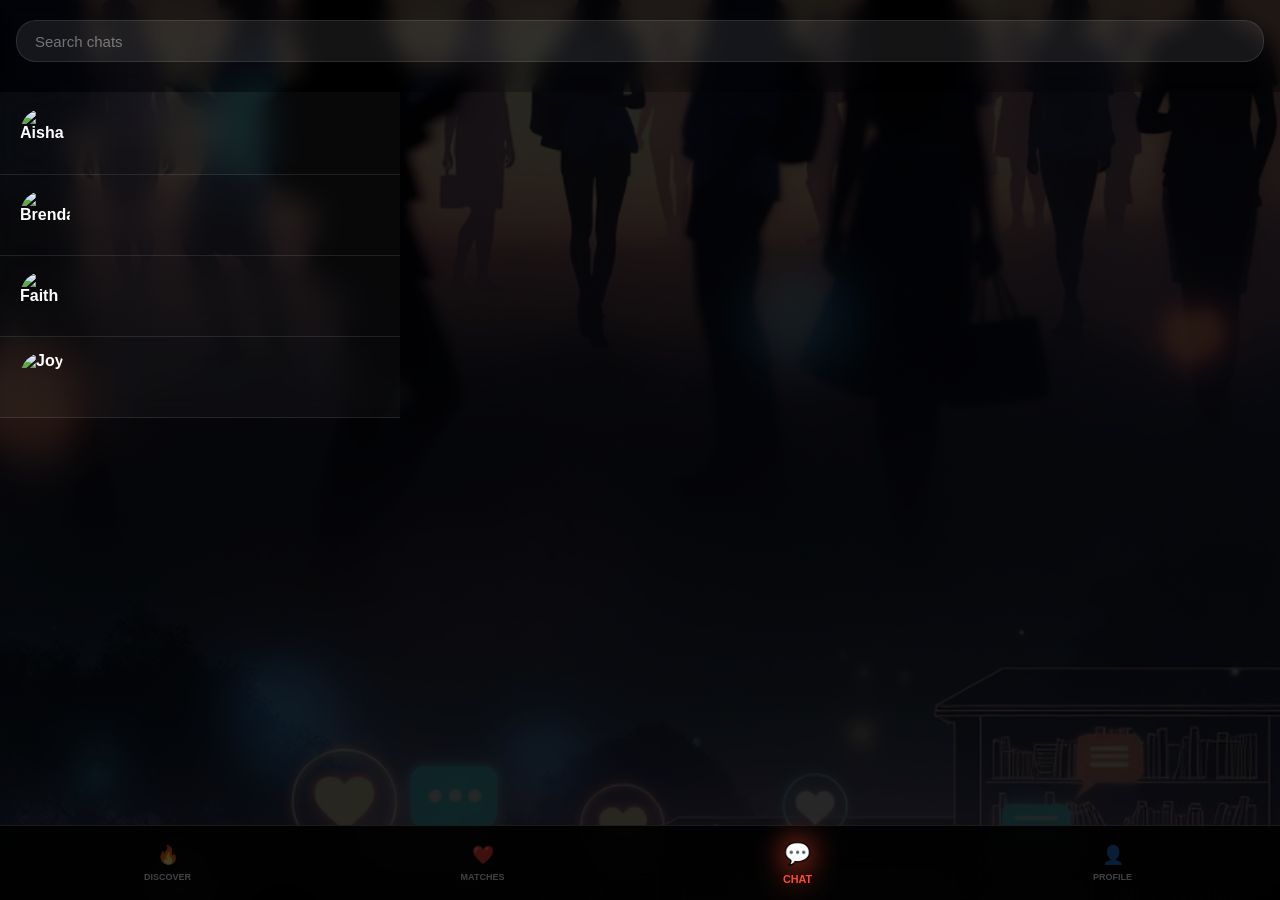
==== commit fc494ccf: "final backup before reset" ====
--- a/chat-room.html
+++ b/chat-room.html
@@ -1,50 +1,108 @@
 <!DOCTYPE html>
 <html lang="en">
 <head>
-    <meta charset="UTF-8">
-    <meta name="viewport" content="width=device-width, initial-scale=1.0">
-    <title>Chat Room - Kabarak Konnect</title>
-    <link rel="stylesheet" href="style.css">
+<meta charset="UTF-8">
+<meta name="viewport" content="width=device-width, initial-scale=1.0">
+<title>Messages - Kabarak Konnect</title>
+
+<!-- FIXED: make sure this matches EXACT file name -->
+<link rel="stylesheet" href="style.css">
+
 </head>
-<body class="chat-page">
 
-    <div class="chat-header">
-        <a href="messages.html" class="back-btn">
-            <svg width="24" height="24" viewBox="0 0 24 24" fill="none" stroke="currentColor" stroke-width="2.5" stroke-linecap="round" stroke-linejoin="round"><line x1="19" y1="12" x2="5" y2="12"></line><polyline points="12 19 5 12 12 5"></polyline></svg>
-        </a>
-        <img src="aisha.jpg" class="header-img" alt="Profile">
-        <div class="header-info">
-            <h3>Aisha</h3>
-            <div class="status-container">
-                <span class="status-dot"></span>
-                <span class="status-text">Online</span>
-            </div>
-        </div>
-    </div>
+<body class="messages-page">
 
-    <div class="message-container">
-        <div class="message incoming">
-            <p>Hey! Are you on campus? 😊</p>
-            <span class="msg-time">10:45 AM</span>
+<!-- TOP -->
+<div class="top-header">
+    <input type="text" class="search-box" placeholder="Search chats">
+</div>
+
+<!-- CHATS -->
+<div class="chat-list">
+
+    <a href="chat-room.html?id=aisha_01" class="chat-item">
+        <div class="avatar">
+            <img src="aisha.jpg" class="chat-img" alt="Aisha">
+            <div class="online-dot"></div>
         </div>
 
-        <div class="message outgoing">
-            <p>Yeah, just leaving the library now. What's up?</p>
-            <span class="msg-time">10:46 AM</span>
+        <div class="chat-info">
+            <div class="chat-header">
+                <h3>Aisha</h3>
+                <span class="chat-time">10:45 AM</span>
+            </div>
+            <p>Hey 😊 You around today?</p>
+        </div>
+    </a>
+
+    <a href="chat-room.html?id=brenda_02" class="chat-item">
+        <div class="avatar">
+            <img src="brenda.jpg" class="chat-img" alt="Brenda">
         </div>
 
-        <div class="message incoming">
-            <p>Was wondering if you wanted to grab some coffee at the student center?</p>
-            <span class="msg-time">10:47 AM</span>
+        <div class="chat-info">
+            <div class="chat-header">
+                <h3>Brenda</h3>
+                <span class="chat-time">Yesterday</span>
+            </div>
+            <p>Seen 2 mins ago</p>
         </div>
-    </div>
+    </a>
 
-    <div class="chat-input-area">
-        <input type="text" placeholder="Type a message..." class="chat-input">
-        <button class="send-btn">
-            <svg width="20" height="20" viewBox="0 0 24 24" fill="none" stroke="white" stroke-width="2" stroke-linecap="round" stroke-linejoin="round"><line x1="22" y1="2" x2="11" y2="13"></line><polygon points="22 2 15 22 11 13 2 9 22 2"></polygon></svg>
-        </button>
-    </div>
+    <a href="chat-room.html?id=faith_03" class="chat-item">
+        <div class="avatar">
+            <img src="faith.jpg" class="chat-img" alt="Faith">
+        </div>
+
+        <div class="chat-info">
+            <div class="chat-header">
+                <h3>Faith</h3>
+                <span class="chat-time">Mon</span>
+            </div>
+            <p>Let's meet at library?</p>
+        </div>
+    </a>
+
+    <a href="#" class="chat-item">
+        <div class="avatar">
+            <img src="aisha.jpg" class="chat-img" alt="Joy">
+        </div>
+
+        <div class="chat-info">
+            <div class="chat-header">
+                <h3>Joy</h3>
+                <span class="chat-time">Sun</span>
+            </div>
+            <p>You disappeared 😒</p>
+        </div>
+    </a>
+
+</div>
+
+<!-- NAV -->
+<div class="bottom-nav">
+    <a href="discover.html" class="nav-btn">
+        <span>🔥</span>
+        <p>Discover</p>
+    </a>
+    
+    <!-- FIXED: lowercase -->
+    <a href="matches.html" class="nav-btn">
+        <span>❤️</span>
+        <p>Matches</p>
+    </a>
+
+    <a href="messages.html" class="nav-btn active">
+        <span>💬</span>
+        <p>Chat</p>
+    </a>
+
+    <!-- FIXED: lowercase -->
+    <a href="profile.html" class="nav-btn">
+        <span>👤</span>
+        <p>Profile</p>
+    </a>
+</div>
 
 </body>
-</html>
+</html>
--- a/style.css
+++ b/style.css
@@ -3,6 +3,11 @@
    ========================= */
 
 /* General page setup */
+* {
+    margin: 0;
+    padding: 0;
+    box-sizing: border-box;
+}
 body {
     margin: 0;
     padding: 0;
@@ -3014,3 +3019,1330 @@
     text-decoration: none !important;
     overflow: hidden !important; /* Keeps it clean */
 }
+/* ============ 💎 UNIFIED GLASS PANELS ============ */
+
+.messages-page .chat-item {
+    /* This color matches the light grey of the rectangles */
+    background: rgba(255, 255, 255, 0.15) !important; 
+    backdrop-filter: blur(20px) !important;
+    -webkit-backdrop-filter: blur(20px);
+    
+    border: 1px solid rgba(255, 255, 255, 0.1) !important;
+    border-radius: 20px !important;
+    display: flex !important;
+    align-items: center !important;
+    padding: 18px 15px !important;
+    margin-bottom: 15px !important;
+    text-decoration: none !important;
+    width: 95%;
+    max-width: 400px;
+    box-shadow: 0 4px 15px rgba(0, 0, 0, 0.2) !important;
+}
+
+/* 🔥 KILL THE RECTANGLES: Force inner parts to match the panel color */
+.messages-page .chat-item *,
+.messages-page .chat-info,
+.messages-page .chat-header {
+    background: transparent !important;
+    background-color: transparent !important;
+    border: none !important;
+    box-shadow: none !important;
+    height: auto !important;
+}
+
+/* Make sure text is positioned correctly within the new unified panel */
+.messages-page .chat-info {
+    display: flex !important;
+    flex-direction: column !important;
+    flex: 1 !important;
+    text-align: left !important;
+}
+
+.messages-page .chat-info h3 {
+    color: #f5d27a !important; /* Gold */
+    font-size: 17px !important;
+    margin: 0 !important;
+    background: transparent !important;
+}
+
+.messages-page .chat-info p {
+    color: rgba(255, 255, 255, 0.8) !important;
+    font-size: 14px !important;
+    margin: 4px 0 0 0 !important;
+    background: transparent !important;
+}
+/* ============ 💎 SLENDER UNIFIED PANELS ============ */
+
+.messages-page .chat-item {
+    /* Bring back the slender width */
+    width: 85% !important; 
+    margin: 0 auto 15px auto !important; /* Centers it with space at bottom */
+    
+    /* Matches the exact color of those inner boxes */
+    background: rgba(255, 255, 255, 0.18) !important; 
+    backdrop-filter: blur(20px) !important;
+    -webkit-backdrop-filter: blur(20px);
+    
+    border: 1px solid rgba(255, 255, 255, 0.1) !important;
+    border-radius: 20px !important;
+    display: flex !important;
+    align-items: center !important;
+    padding: 12px 15px !important;
+    text-decoration: none !important;
+}
+
+/* 🔥 KILL THE INTERNAL RECTANGLES WITHOUT CHANGING SIZE */
+.messages-page .chat-item *,
+.messages-page .chat-info,
+.messages-page .chat-header {
+    background: transparent !important;
+    background-color: transparent !important;
+    border: none !important;
+    box-shadow: none !important;
+    width: auto !important; /* Stops it from stretching the panel */
+}
+
+/* Keep the text tight and slender */
+.messages-page .chat-info {
+    display: flex !important;
+    flex-direction: column !important;
+    padding-left: 10px !important;
+}
+
+.messages-page .chat-info h3 {
+    color: #f5d27a !important;
+    font-size: 16px !important;
+    margin: 0 !important;
+}
+
+.messages-page .chat-info p {
+    color: rgba(255, 255, 255, 0.8) !important;
+    font-size: 13px !important;
+    margin-top: 2px !important;
+}
+/* ============ 🚀 LENGTHY & TIGHT UNIFIED PANELS ============ */
+
+.messages-page .chat-item {
+    /* Make them lengthy (almost full width) */
+    width: 96% !important; 
+    margin: 0 auto 4px auto !important; /* Tiny 4px space between panels */
+    
+    /* Solidify the color to match the rectangles */
+    background: rgba(45, 45, 45, 0.95) !important; 
+    border: 1px solid rgba(255, 255, 255, 0.05) !important;
+    border-radius: 12px !important; /* Slightly sharper for the lengthy look */
+    
+    display: flex !important;
+    align-items: center !important;
+    padding: 12px 15px !important;
+    text-decoration: none !important;
+    backdrop-filter: none !important; /* Kill blur to help colors match */
+}
+
+/* 🔥 THE RECTANGLE KILLER (FORCE ALL INNER TAGS TO MATCH) */
+.messages-page .chat-item *, 
+.messages-page .chat-info, 
+.messages-page .chat-header,
+.messages-page .chat-item div {
+    background: transparent !important;
+    background-color: transparent !important;
+    border: none !important;
+    box-shadow: none !important;
+    height: auto !important;
+    width: 100% !important; /* Ensure they fill the panel without gaps */
+    display: flex !important;
+}
+
+/* Ensure the text stays clean on the new dark background */
+.messages-page .chat-info {
+    flex-direction: column !important;
+    padding-left: 12px !important;
+}
+
+.messages-page .chat-info h3 {
+    color: #f5d27a !important; /* Gold name */
+    font-size: 16px !important;
+    margin: 0 !important;
+}
+
+.messages-page .chat-info p {
+    color: rgba(255, 255, 255, 0.7) !important;
+    font-size: 13px !important;
+    margin: 2px 0 0 0 !important;
+}
+
+/* Tighten the profile pic border */
+.messages-page .chat-img {
+    width: 50px !important;
+    height: 50px !important;
+    border: 1px solid rgba(255, 255, 255, 0.2) !important;
+}
+/* ============ 🌑 DARKENED BACKGROUND ============ */
+body {
+    /* Slightly darker gradient to make the panels pop */
+    background: linear-gradient(135deg, #1a0505, #2c050a) !important;
+}
+
+/* ============ 💬 WHATSAPP-STYLE LIST ALIGNMENT ============ */
+
+.messages-page .chat-item {
+    width: 98% !important; /* Lengthy look */
+    margin: 0 auto 2px auto !important; /* Super tight "lil space" */
+    background: rgba(30, 30, 30, 0.95) !important; /* Solid dark panels */
+    border-bottom: 1px solid rgba(255, 255, 255, 0.05) !important; /* Subtle separator */
+    border-radius: 0 !important; /* WhatsApp uses flat lists or very small radius */
+    
+    display: flex !important;
+    align-items: center !important;
+    padding: 12px 15px !important;
+    text-decoration: none !important;
+}
+
+/* KILL THE RECTANGLES PERMANENTLY */
+.messages-page .chat-item *,
+.messages-page .chat-info,
+.messages-page .chat-header {
+    background: transparent !important;
+    background-color: transparent !important;
+    border: none !important;
+    box-shadow: none !important;
+}
+
+/* WhatsApp Image Style */
+.messages-page .chat-img {
+    width: 55px !important;
+    height: 55px !important;
+    border-radius: 50% !important;
+    margin-right: 15px !important;
+    object-fit: cover !important;
+}
+
+/* Container for all text */
+.messages-page .chat-info {
+    flex: 1 !important;
+    display: flex !important;
+    flex-direction: column !important;
+}
+
+/* Top Row: Name and Time */
+.messages-page .chat-header {
+    display: flex !important;
+    justify-content: space-between !important;
+    align-items: center !important;
+    width: 100% !important;
+    margin-bottom: 4px !important;
+}
+
+.messages-page .chat-header h3 {
+    color: #ececec !important; /* Clean white-grey for name */
+    font-size: 16px !important;
+    font-weight: 600 !important;
+    margin: 0 !important;
+}
+
+/* The Time (Pinned to right like WhatsApp) */
+.messages-page .chat-header span,
+.messages-page .time {
+    color: #8696a0 !important; /* WhatsApp secondary text color */
+    font-size: 12px !important;
+}
+
+/* Bottom Row: Message Preview */
+.messages-page .chat-info p {
+    color: #8696a0 !important;
+    font-size: 14px !important;
+    margin: 0 !important;
+    white-space: nowrap !important;
+    overflow: hidden !important;
+    text-overflow: ellipsis !important; /* Cuts off long texts with ... */
+    width: 250px !important; /* Adjust based on your screen width */
+}
+/* ============ 🌑 DYNAMIC BACKGROUND SETUP ============ */
+body {
+    margin: 0;
+    padding: 0;
+    font-family: 'Segoe UI', Helvetica, Arial, sans-serif;
+    /* Darkens the image slightly so white text and glass pop */
+    background: linear-gradient(rgba(0, 0, 0, 0.65), rgba(0, 0, 0, 0.65)), 
+                url('kabarak.jpg') no-repeat center center fixed;
+    background-size: cover;
+    height: 100vh;
+    display: flex;
+    flex-direction: column;
+    color: #fff;
+    overflow-x: hidden;
+}
+
+/* ============ 💬 WHATSAPP-STYLE GLASS LIST ============ */
+
+.messages-page {
+    padding-top: 5px;
+    display: flex;
+    flex-direction: column;
+    align-items: center;
+}
+
+.messages-page .chat-item {
+    width: 100% !important; /* Full width like WhatsApp */
+    display: flex !important;
+    align-items: center !important;
+    padding: 12px 16px !important;
+    text-decoration: none !important;
+    
+    /* Sexy Glassmorphism */
+    background: rgba(255, 255, 255, 0.06) !important;
+    backdrop-filter: blur(12px) !important;
+    -webkit-backdrop-filter: blur(12px);
+    
+    /* Thin separator instead of chunky panels */
+    border-bottom: 0.5px solid rgba(255, 255, 255, 0.1) !important;
+    margin-bottom: 0 !important; 
+}
+
+/* 🔥 THE FINAL RECTANGLE KILLER */
+.messages-page .chat-item *,
+.messages-page .chat-info,
+.messages-page .chat-header,
+.messages-page .chat-item div {
+    background: transparent !important;
+    background-color: transparent !important;
+    border: none !important;
+    box-shadow: none !important;
+}
+
+/* Profile Picture Style */
+.messages-page .chat-img {
+    width: 55px !important;
+    height: 55px !important;
+    border-radius: 50% !important;
+    margin-right: 15px !important;
+    object-fit: cover !important;
+    border: 1px solid rgba(255, 255, 255, 0.2) !important;
+}
+
+/* Text Container */
+.messages-page .chat-info {
+    flex: 1 !important;
+    display: flex !important;
+    flex-direction: column !important;
+}
+
+/* Top Row: Name and Time */
+.messages-page .chat-header {
+    display: flex !important;
+    justify-content: space-between !important;
+    align-items: center !important;
+    width: 100% !important;
+}
+
+.messages-page .chat-header h3 {
+    color: #fff !important; 
+    font-size: 16.5px !important;
+    font-weight: 600 !important;
+    margin: 0 !important;
+    text-align: left !important;
+}
+
+.messages-page .time {
+    color: rgba(255, 255, 255, 0.6) !important;
+    font-size: 12px !important;
+}
+
+/* Bottom Row: Message Preview */
+.messages-page .chat-info p {
+    color: rgba(255, 255, 255, 0.6) !important;
+    font-size: 14px !important;
+    margin: 2px 0 0 0 !important;
+    text-align: left !important;
+    /* Keeps text in one line with ellipsis (...) */
+    white-space: nowrap;
+    overflow: hidden;
+    text-overflow: ellipsis;
+    max-width: 250px;
+}
+
+/* ============ ⌨️ INPUT AREA & NAV (KEEPING YOUR EXISTING) ============ */
+.navbar {
+    position: fixed;
+    bottom: 0;
+    width: 100%;
+    background: rgba(0, 0, 0, 0.85);
+    display: flex;
+    justify-content: space-around;
+    padding: 12px 0;
+    backdrop-filter: blur(15px);
+}
+
+.nav-item {
+    text-decoration: none;
+    color: rgba(255, 255, 255, 0.5);
+    font-size: 11px;
+    text-align: center;
+}
+
+.nav-item.active {
+    color: #ff4b2b;
+}
+/* ============ 🌑 KABARAK BACKGROUND RESTORED ============ */
+body {
+    margin: 0;
+    padding: 0;
+    font-family: 'Segoe UI', Tahoma, Geneva, Verdana, sans-serif;
+    /* Darkens the image just enough so the white text pops, but silhouettes stay visible */
+    background: linear-gradient(rgba(0, 0, 0, 0.5), rgba(0, 0, 0, 0.5)), 
+                url('kabarak.jpg') no-repeat center center fixed;
+    background-size: cover;
+    height: 100vh;
+    display: flex;
+    flex-direction: column;
+    color: #fff;
+    overflow-x: hidden;
+}
+
+/* ============ 💬 WHATSAPP-STYLE GLASS LIST ============ */
+
+.messages-page {
+    padding-top: 5px;
+    display: flex;
+    flex-direction: column;
+    align-items: center;
+}
+
+.messages-page .chat-item {
+    width: 100% !important; /* Lengthy look */
+    display: flex !important;
+    align-items: center !important;
+    padding: 12px 16px !important;
+    text-decoration: none !important;
+    
+    /* Clean Glassmorphism */
+    background: rgba(255, 255, 255, 0.05) !important;
+    backdrop-filter: blur(10px) !important;
+    -webkit-backdrop-filter: blur(10px);
+    
+    /* Subtle separator line (WhatsApp style) */
+    border-bottom: 0.5px solid rgba(255, 255, 255, 0.1) !important;
+    margin-bottom: 0 !important; 
+    border-radius: 0 !important;
+}
+
+/* 🔥 THE RECTANGLE KILLER: Forces all nested divs to be transparent */
+.messages-page .chat-item *,
+.messages-page .chat-info,
+.messages-page .chat-header,
+.messages-page .chat-item div {
+    background: transparent !important;
+    background-color: transparent !important;
+    border: none !important;
+    box-shadow: none !important;
+    height: auto !important;
+}
+
+/* Profile Picture */
+.messages-page .chat-img {
+    width: 55px !important;
+    height: 55px !important;
+    border-radius: 50% !important;
+    margin-right: 15px !important;
+    object-fit: cover !important;
+}
+
+/* Text Container */
+.messages-page .chat-info {
+    flex: 1 !important;
+    display: flex !important;
+    flex-direction: column !important;
+}
+
+/* Name and Time Row (WhatsApp Alignment) */
+.messages-page .chat-header {
+    display: flex !important;
+    justify-content: space-between !important;
+    align-items: center !important;
+    width: 100% !important;
+}
+
+.messages-page .chat-header h3 {
+    color: #ffffff !important; 
+    font-size: 16.5px !important;
+    font-weight: 600 !important;
+    margin: 0 !important;
+}
+
+.messages-page .time {
+    color: rgba(255, 255, 255, 0.6) !important;
+    font-size: 12px !important;
+}
+
+/* Message Preview */
+.messages-page .chat-info p {
+    color: rgba(255, 255, 255, 0.6) !important;
+    font-size: 14px !important;
+    margin: 2px 0 0 0 !important;
+    text-align: left !important;
+    white-space: nowrap;
+    overflow: hidden;
+    text-overflow: ellipsis;
+    max-width: 250px;
+}
+
+/* ============ 🚀 NAV BAR & FORM (RETAINED) ============ */
+.navbar {
+    position: fixed;
+    bottom: 0;
+    width: 100%;
+    background: rgba(0, 0, 0, 0.8);
+    display: flex;
+    justify-content: space-around;
+    padding: 10px 0;
+    backdrop-filter: blur(10px);
+}
+
+.nav-item {
+    text-decoration: none;
+    color: rgba(255, 255, 255, 0.6);
+    font-size: 0.8rem;
+    text-align: center;
+}
+
+.nav-item.active {
+    color: #ff4b2b;
+}
+
+form {
+    background: rgba(255, 255, 255, 0.12);
+    padding: 25px;
+    border-radius: 15px;
+    backdrop-filter: blur(10px);
+    width: 300px;
+    border: 1px solid rgba(245, 210, 122, 0.3);
+}
+/* =========================
+   WHATSAPP STYLE MESSAGES
+   ========================= */
+
+.messages-page {
+    margin: 0;
+    padding: 0;
+    font-family: Arial, sans-serif;
+    background: 
+        linear-gradient(rgba(0,0,0,0.72), rgba(0,0,0,0.72)),
+        url("kabarak.jpg") no-repeat center center/cover;
+    
+    min-height: 100vh;
+    color: white;
+}
+
+/* Title */
+.messages-page h1 {
+    text-align: center;
+    color: #f5d27a;
+    font-size: 2rem;
+    margin: 20px 0;
+}
+
+/* Chat List */
+.chat-list {
+    padding: 0 12px 90px 12px;
+}
+
+/* Each Row */
+.chat-item {
+    display: flex;
+    align-items: center;
+    gap: 12px;
+    text-decoration: none;
+    color: white;
+
+    padding: 12px 10px;
+    border-bottom: 1px solid rgba(255,255,255,0.08);
+
+    position: relative;
+}
+
+/* Avatar */
+.chat-img {
+    width: 56px;
+    height: 56px;
+    border-radius: 50%;
+    object-fit: cover;
+    flex-shrink: 0;
+}
+
+/* Text area */
+.chat-info {
+    flex: 1;
+    min-width: 0;
+}
+
+/* Name + Time */
+.chat-header {
+    display: flex;
+    justify-content: space-between;
+    align-items: center;
+}
+
+.chat-header h3 {
+    margin: 0;
+    font-size: 1rem;
+    font-weight: bold;
+    color: white;
+}
+
+.chat-time {
+    font-size: 0.8rem;
+    color: #25d366;
+}
+
+/* Message Preview */
+.chat-info p {
+    margin: 4px 0 0;
+    font-size: 0.9rem;
+    color: #bdbdbd;
+    white-space: nowrap;
+    overflow: hidden;
+    text-overflow: ellipsis;
+}
+
+/* Online Dot */
+.online-dot {
+    width: 10px;
+    height: 10px;
+    background: #25d366;
+    border-radius: 50%;
+    position: absolute;
+    left: 48px;
+    bottom: 16px;
+    border: 2px solid #111;
+}
+
+/* Bottom Nav */
+.bottom-nav {
+    position: fixed;
+    bottom: 0;
+    width: 100%;
+    background: rgba(0,0,0,0.92);
+    display: flex;
+    justify-content: space-around;
+    padding: 10px 0;
+    backdrop-filter: blur(10px);
+}
+
+.nav-btn {
+    text-decoration: none;
+    color: #777;
+    text-align: center;
+    font-size: 0.8rem;
+}
+
+.nav-btn span {
+    display: block;
+    font-size: 1.2rem;
+}
+
+.nav-btn.active {
+    color: #25d366;
+}
+/* =========================
+   GLOBAL BACKGROUND RESTORE
+========================= */
+
+body{
+    background: url("kabarak.jpg") no-repeat center center/cover !important;
+    min-height: 100vh;
+    margin: 0;
+    padding: 0;
+    position: relative;
+}
+
+/* Dark overlay support */
+.overlay{
+    position: fixed;
+    inset: 0;
+    background: rgba(0,0,0,0.45);
+    z-index: 0;
+}
+
+/* Content above overlay */
+.container,
+form,
+.card,
+.chat-list,
+.bottom-nav{
+    position: relative;
+    z-index: 1;
+}
+/* =========================
+   RESTORE MESSAGES PAGE
+========================= */
+
+body.messages-page{
+    background:
+    linear-gradient(rgba(0,0,0,0.72), rgba(0,0,0,0.72)),
+    url("kabarak.jpg") no-repeat center center/cover !important;
+
+    min-height:100vh;
+    color:white;
+}
+
+/* Chat list spacing */
+.messages-page .chat-list{
+    padding:10px 0 95px;
+}
+
+/* WhatsApp style rows */
+.messages-page .chat-item{
+    display:flex;
+    align-items:center;
+    gap:12px;
+
+    padding:12px 16px;
+    text-decoration:none;
+    color:white;
+
+    position:relative;
+}
+
+/* Profile pics */
+.messages-page .chat-img{
+    width:56px;
+    height:56px;
+    border-radius:50%;
+    object-fit:cover;
+    flex-shrink:0;
+}
+
+/* Text section */
+.messages-page .chat-info{
+    flex:1;
+    min-width:0;
+}
+
+.messages-page .chat-header{
+    display:flex;
+    justify-content:space-between;
+    align-items:center;
+    margin-bottom:4px;
+}
+
+.messages-page .chat-header h3{
+    margin:0;
+    color:white;
+    font-size:1rem;
+}
+
+.messages-page .chat-time{
+    font-size:0.78rem;
+    color:#25d366;
+}
+
+.messages-page .chat-info p{
+    margin:0;
+    color:#bdbdbd;
+    font-size:0.9rem;
+
+    white-space:nowrap;
+    overflow:hidden;
+    text-overflow:ellipsis;
+}
+
+/* Online dot */
+.messages-page .online-dot{
+    width:11px;
+    height:11px;
+    border-radius:50%;
+    background:#25d366;
+
+    position:absolute;
+    left:50px;
+    bottom:16px;
+
+    border:2px solid #111;
+    box-shadow:0 0 8px #25d366;
+}
+.image-container {
+  position: relative;
+}
+.online-dot {
+    position: absolute !important;
+    top: 15px !important;
+    right: 15px !important;
+    left: auto !important;
+    bottom: auto !important;
+}
+/* ===== BRUTE FORCE WHATSAPP STYLE ===== */
+
+.chat-item {
+    display: flex !important;
+    align-items: center !important;
+    padding: 12px 16px !important;
+
+    background: transparent !important;
+    border-radius: 0 !important;
+    box-shadow: none !important;
+    margin: 0 !important;
+
+    border-bottom: 1px solid #eee !important;
+}
+
+/* Kill any card/container styling */
+.chat-item * {
+    box-shadow: none !important;
+}
+
+/* Avatar */
+.avatar {
+    position: relative !important;
+    margin-right: 12px !important;
+}
+
+.avatar img {
+    width: 48px !important;
+    height: 48px !important;
+    border-radius: 50% !important;
+}
+
+/* Online dot */
+.avatar .online-dot {
+    position: absolute !important;
+    bottom: 2px !important;
+    right: 2px !important;
+
+    width: 10px !important;
+    height: 10px !important;
+    background: #25D366 !important;
+    border-radius: 50% !important;
+    border: 2px solid white !important;
+}
+
+/* Layout */
+.chat-info {
+    flex: 1 !important;
+}
+
+.chat-top {
+    display: flex !important;
+    justify-content: space-between !important;
+    align-items: center !important;
+}
+
+.chat-top h4 {
+    margin: 0 !important;
+    font-size: 15px !important;
+}
+
+.time {
+    font-size: 12px !important;
+    color: gray !important;
+}
+
+.last-message {
+    margin: 2px 0 0 !important;
+    font-size: 14px !important;
+    color: gray !important;
+}
+
+/* Touch effect */
+.chat-item:active {
+    background: #f5f5f5 !important;
+}
+/* ============ 💬 CLEAN WHATSAPP UI LIST ============ */
+
+.messages-page {
+    width: 100%;
+    padding: 0; /* Remove top padding to start list at the very top */
+    display: flex;
+    flex-direction: column;
+}
+
+.messages-page .chat-item {
+    width: 100% !important; /* Full width lengthy look */
+    display: flex !important;
+    align-items: center !important;
+    padding: 12px 16px !important;
+    text-decoration: none !important;
+    
+    /* 💎 Subtle Glassmorphism */
+    background: rgba(255, 255, 255, 0.05) !important;
+    backdrop-filter: blur(15px) !important;
+    -webkit-backdrop-filter: blur(15px);
+    
+    /* The "Panel Killer": No margins or rounded corners */
+    margin: 0 !important;
+    border-radius: 0 !important;
+    
+    /* Clean divider line like WhatsApp */
+    border-bottom: 0.5px solid rgba(255, 255, 255, 0.1) !important;
+}
+
+/* 🔥 THE RECTANGLE KILLER: Force all internal boxes to be transparent */
+.messages-page .chat-item *,
+.messages-page .chat-info,
+.messages-page .chat-header {
+    background: transparent !important;
+    background-color: transparent !important;
+    border: none !important;
+    box-shadow: none !important;
+    height: auto !important;
+}
+
+/* WhatsApp Image Style */
+.messages-page .chat-img {
+    width: 52px !important;
+    height: 52px !important;
+    border-radius: 50% !important;
+    margin-right: 15px !important;
+    object-fit: cover !important;
+}
+
+/* Text Container Alignment */
+.messages-page .chat-info {
+    flex: 1 !important;
+    display: flex !important;
+    flex-direction: column !important;
+}
+
+/* Top Row: Name and Time */
+.messages-page .chat-header {
+    display: flex !important;
+    justify-content: space-between !important; /* Pins time to the far right */
+    align-items: center !important;
+    width: 100% !important;
+}
+
+.messages-page .chat-header h3 {
+    color: #ffffff !important;
+    font-size: 16px !important;
+    font-weight: 600 !important;
+    margin: 0 !important;
+}
+
+.messages-page .time {
+    color: rgba(255, 255, 255, 0.5) !important; /* Muted time color */
+    font-size: 12px !important;
+}
+
+/* Bottom Row: Message Preview */
+.messages-page .chat-info p {
+    color: rgba(255, 255, 255, 0.6) !important;
+    font-size: 14px !important;
+    margin-top: 2px !important;
+    text-align: left !important;
+    /* Keeps text on one line with ... */
+    white-space: nowrap;
+    overflow: hidden;
+    text-overflow: ellipsis;
+    max-width: 250px;
+}
+/* ============ 💬 CLEAN WHATSAPP UI LIST ============ */
+
+/* The Container */
+.chat-list {
+    display: flex;
+    flex-direction: column;
+    width: 100%;
+}
+
+/* The Individual Items (No more panels!) */
+.messages-page .chat-item {
+    width: 100% !important;
+    display: flex !important;
+    align-items: center !important;
+    padding: 12px 16px !important;
+    text-decoration: none !important;
+    
+    /* 💎 Sexy Glassmorphism */
+    background: rgba(255, 255, 255, 0.05) !important;
+    backdrop-filter: blur(15px) !important;
+    -webkit-backdrop-filter: blur(15px);
+    
+    /* ❌ THE PANEL KILLER ❌ */
+    margin: 0 !important;        /* Removes the space between panels */
+    border-radius: 0 !important; /* Makes it a flat list, not boxes */
+    border: none !important;
+    
+    /* Thin divider line like real WhatsApp */
+    border-bottom: 0.5px solid rgba(255, 255, 255, 0.1) !important;
+}
+
+/* 💀 THE RECTANGLE KILLER (Force everything inside to be invisible) */
+.messages-page .chat-item *, 
+.messages-page .chat-info, 
+.messages-page .chat-header {
+    background: transparent !important;
+    background-color: transparent !important;
+    border: none !important;
+    box-shadow: none !important;
+    height: auto !important;
+}
+
+/* WhatsApp Name & Time Alignment */
+.messages-page .chat-header {
+    display: flex !important;
+    justify-content: space-between !important; /* Pushes time to the right */
+    width: 100% !important;
+    align-items: center !important;
+}
+
+.messages-page .chat-header h3 {
+    color: #ffffff !important;
+    font-size: 16px !important;
+    font-weight: 600 !important;
+    margin: 0 !important;
+}
+
+.messages-page .chat-time {
+    color: rgba(255, 255, 255, 0.5) !important;
+    font-size: 12px !important;
+}
+
+/* Message Preview Text */
+.messages-page .chat-info p {
+    color: rgba(255, 255, 255, 0.6) !important;
+    font-size: 14px !important;
+    margin-top: 3px !important;
+    text-align: left !important;
+    white-space: nowrap;
+    overflow: hidden;
+    text-overflow: ellipsis;
+}
+
+/* Profile Picture */
+.messages-page .chat-img {
+    width: 52px !important;
+    height: 52px !important;
+    border-radius: 50% !important;
+    margin-right: 15px !important;
+    object-fit: cover !important;
+}
+/* ============ 🚀 FINAL WHATSAPP UI (MESSAGES ONLY) ============ */
+
+/* 1. Fix the Search Bar at the top */
+.top-header {
+    padding: 15px 16px;
+    background: rgba(0, 0, 0, 0.2);
+    backdrop-filter: blur(10px);
+    position: sticky;
+    top: 0;
+    z-index: 100;
+}
+
+.search-box {
+    width: 100%;
+    height: 42px;
+    background: rgba(255, 255, 255, 0.08) !important; /* Subtle glass search */
+    border: 1px solid rgba(255, 255, 255, 0.1) !important;
+    border-radius: 20px !important;
+    padding: 0 18px !important;
+    color: #ffffff !important;
+    font-size: 15px !important;
+    outline: none !important;
+}
+
+.search-box::placeholder {
+    color: rgba(255, 255, 255, 0.4);
+}
+
+/* 2. The Clean List (No bulky panels) */
+.messages-page .chat-item {
+    width: 100% !important;
+    display: flex !important;
+    align-items: center !important;
+    padding: 12px 16px !important;
+    text-decoration: none !important;
+    
+    /* 💎 Seamless Glassmorphism */
+    background: rgba(255, 255, 255, 0.04) !important;
+    backdrop-filter: blur(15px) !important;
+    -webkit-backdrop-filter: blur(15px);
+    
+    /* KILL THE PANELS: Remove space and rounding */
+    margin: 0 !important;
+    border-radius: 0 !important;
+    border: none !important;
+    
+    /* Subtle divider like real WhatsApp */
+    border-bottom: 0.5px solid rgba(255, 255, 255, 0.08) !important;
+}
+
+/* 💀 THE RECTANGLE KILLER (Forces all inner boxes to be invisible) */
+.messages-page .chat-item *, 
+.messages-page .chat-info, 
+.messages-page .chat-header {
+    background: transparent !important;
+    background-color: transparent !important;
+    border: none !important;
+    box-shadow: none !important;
+    height: auto !important;
+}
+
+/* 3. Text Alignment (Pro WhatsApp Look) */
+.messages-page .chat-header {
+    display: flex !important;
+    justify-content: space-between !important; /* Name left, Time right */
+    align-items: center !important;
+    width: 100% !important;
+}
+
+.messages-page .chat-header h3 {
+    color: #ffffff !important;
+    font-size: 16px !important;
+    font-weight: 600 !important;
+}
+
+.messages-page .chat-time {
+    color: rgba(255, 255, 255, 0.5) !important;
+    font-size: 12px !important;
+}
+
+.messages-page .chat-info p {
+    color: rgba(255, 255, 255, 0.6) !important;
+    font-size: 14px !important;
+    margin-top: 3px !important;
+    white-space: nowrap;
+    overflow: hidden;
+    text-overflow: ellipsis;
+    max-width: 250px;
+}
+
+/* 4. Profile Pic */
+.messages-page .chat-img {
+    width: 54px !important;
+    height: 54px !important;
+    border-radius: 50% !important;
+    margin-right: 15px !important;
+    object-fit: cover !important;
+}
+/* ============ 💬 THE FINAL PANEL KILLER (WHATSAPP LIST) ============ */
+
+.messages-page .chat-item {
+    /* 1. Remove the "Panel" shape */
+    width: 100% !important; 
+    margin: 0 !important;        /* Kills the space between items */
+    border-radius: 0 !important; /* Kills the rounded corners */
+    
+    /* 2. Seamless Glass Effect */
+    background: rgba(255, 255, 255, 0.03) !important;
+    backdrop-filter: blur(15px) !important;
+    -webkit-backdrop-filter: blur(15px);
+    
+    /* 3. Layout & Divider */
+    display: flex !important;
+    align-items: center !important;
+    padding: 10px 16px !important; /* Slender row height */
+    text-decoration: none !important;
+    border: none !important;
+    border-bottom: 0.5px solid rgba(255, 255, 255, 0.08) !important; /* Thin divider */
+}
+
+/* 💀 RECTANGLE KILLER (Forces internal containers to be 100% invisible) */
+.messages-page .chat-item *, 
+.messages-page .chat-info, 
+.messages-page .chat-header {
+    background: transparent !important;
+    background-color: transparent !important;
+    border: none !important;
+    box-shadow: none !important;
+    height: auto !important;
+}
+
+/* WhatsApp Alignment Fix */
+.messages-page .chat-info {
+    flex: 1 !important;
+    display: flex !important;
+    flex-direction: column !important;
+    padding-left: 12px !important;
+}
+
+.messages-page .chat-header {
+    display: flex !important;
+    justify-content: space-between !important; /* Name left, Time right */
+    align-items: center !important;
+    width: 100% !important;
+}
+
+.messages-page .chat-header h3 {
+    color: #ffffff !important;
+    font-size: 16px !important;
+    font-weight: 500 !important;
+    margin: 0 !important;
+}
+
+.messages-page .chat-time {
+    color: rgba(255, 255, 255, 0.4) !important;
+    font-size: 11px !important;
+}
+
+.messages-page .chat-info p {
+    color: rgba(255, 255, 255, 0.5) !important;
+    font-size: 13.5px !important;
+    margin-top: 2px !important;
+    white-space: nowrap;
+    overflow: hidden;
+    text-overflow: ellipsis;
+    max-width: 250px;
+}
+
+/* Smaller, clean profile circles */
+.messages-page .chat-img {
+    width: 50px !important;
+    height: 50px !important;
+    border-radius: 50% !important;
+    object-fit: cover !important;
+}
+/* ============ 🚫 THE ABSOLUTE PANEL KILLER ============ */
+
+/* 1. Force the container to be a tight vertical stack */
+.chat-list {
+    width: 100% !important;
+    display: flex !important;
+    flex-direction: column !important;
+    padding: 0 !important;
+    margin: 0 !important;
+}
+
+/* 2. Strip every 'box' property from the items */
+.messages-page .chat-item {
+    width: 100% !important;
+    display: flex !important;
+    align-items: center !important;
+    padding: 10px 16px !important; /* Tighter WhatsApp height */
+    text-decoration: none !important;
+    
+    /* KILL EVERYTHING THAT MAKES IT A PANEL */
+    margin: 0 !important;           /* Remove gaps between items */
+    border-radius: 0 !important;    /* Remove rounded corners */
+    box-shadow: none !important;    /* Remove any shadows */
+    border: none !important;        /* Clear old borders */
+    
+    /* 💎 Seamless Glass (very subtle) */
+    background: rgba(255, 255, 255, 0.03) !important;
+    backdrop-filter: blur(15px) !important;
+    -webkit-backdrop-filter: blur(15px);
+    
+    /* Add only the single bottom divider line */
+    border-bottom: 0.5px solid rgba(255, 255, 255, 0.08) !important;
+}
+
+/* 💀 RECTANGLE KILLER: Forces all internal divs to be invisible */
+.messages-page .chat-item *, 
+.messages-page .chat-info, 
+.messages-page .chat-header {
+    background: transparent !important;
+    background-color: transparent !important;
+    border: none !important;
+    box-shadow: none !important;
+}
+
+/* 3. True WhatsApp Alignment */
+.messages-page .chat-header {
+    display: flex !important;
+    justify-content: space-between !important; /* Pushes time to far right */
+    align-items: center !important;
+    width: 100% !important;
+}
+
+.messages-page .chat-header h3 {
+    color: #ffffff !important;
+    font-size: 16px !important;
+    font-weight: 500 !important;
+    margin: 0 !important;
+}
+
+.messages-page .chat-time {
+    color: rgba(255, 255, 255, 0.4) !important;
+    font-size: 11px !important;
+}
+
+.messages-page .chat-info p {
+    color: rgba(255, 255, 255, 0.5) !important;
+    font-size: 13.5px !important;
+    margin-top: 2px !important;
+    white-space: nowrap;
+    overflow: hidden;
+    text-overflow: ellipsis;
+    max-width: 250px;
+}
+
+/* Profile Picture */
+.messages-page .chat-img {
+    width: 50px !important;
+    height: 50px !important;
+    border-radius: 50% !important;
+    margin-right: 12px !important;
+    object-fit: cover !important;
+}
+/* =========================================
+   💬 WHATSAPP THEME: PANEL ELIMINATION
+   ========================================= */
+
+/* 1. Kill the main "Box" container around the list */
+.messages-page .card {
+    background: transparent !important;
+    border: none !important;
+    box-shadow: none !important;
+    backdrop-filter: none !important; /* Removes the double-blur effect */
+    width: 100% !important;
+    max-width: 100% !important;
+    padding: 0 !important;
+    margin: 0 !important;
+}
+
+/* 2. Style individual Chat Items to look like WhatsApp rows */
+.messages-page .chat-item {
+    width: 100% !important;
+    padding: 15px 20px !important;
+    display: flex !important;
+    align-items: center !important;
+    background: rgba(255, 255, 255, 0.03) !important; /* Extremely faint glow */
+    backdrop-filter: blur(15px) !important;
+    -webkit-backdrop-filter: blur(15px);
+    
+    /* Only a single thin divider line between chats */
+    border-bottom: 0.5px solid rgba(255, 255, 255, 0.1) !important;
+    border-top: none !important;
+    border-left: none !important;
+    border-right: none !important;
+    border-radius: 0 !important; /* Squaring off items for a list feel */
+}
+
+/* 3. Kill all background/boxes on nested elements */
+.messages-page .chat-item *, 
+.messages-page .chat-info, 
+.messages-page .chat-header {
+    background: transparent !important;
+    background-color: transparent !important;
+    border: none !important;
+    box-shadow: none !important;
+}
+
+/* 4. WhatsApp Header Alignment (Name on left, Time on right) */
+.messages-page .chat-header {
+    display: flex !important;
+    justify-content: space-between !important; 
+    align-items: center !important;
+    width: 100% !important;
+}
+
+.messages-page .chat-header h3 {
+    color: #ffffff !important;
+    font-size: 16px !important;
+    font-weight: 500 !important;
+    margin: 0 !important;
+}
+
+.messages-page .chat-time {
+    color: rgba(255, 255, 255, 0.5) !important;
+    font-size: 11px !important;
+}
+
+/* 5. Message Snippet Cleanup */
+.messages-page .chat-info p {
+    color: rgba(255, 255, 255, 0.7) !important;
+    font-size: 14px !important;
+    margin: 4px 0 0 0 !important;
+    text-align: left !important;
+    white-space: nowrap;
+    overflow: hidden;
+    text-overflow: ellipsis; /* Adds "..." if text is too long */
+}
